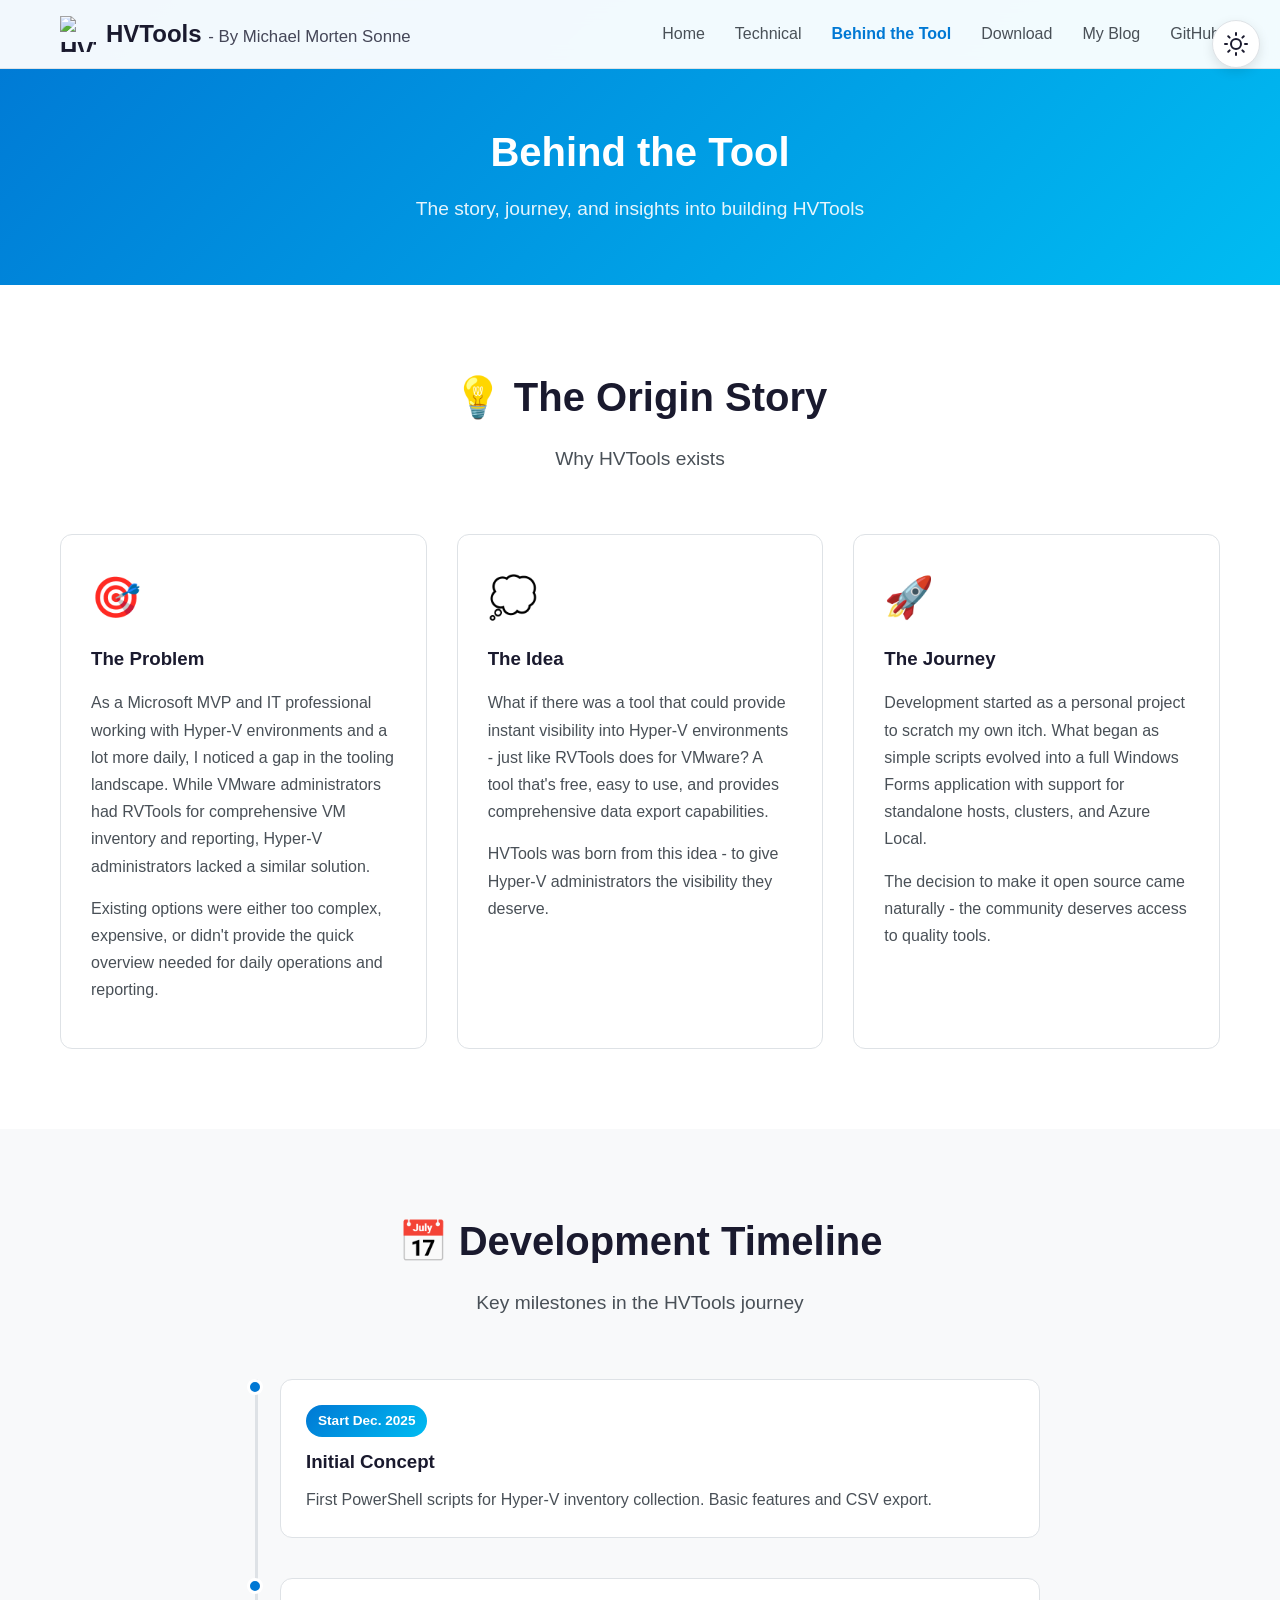
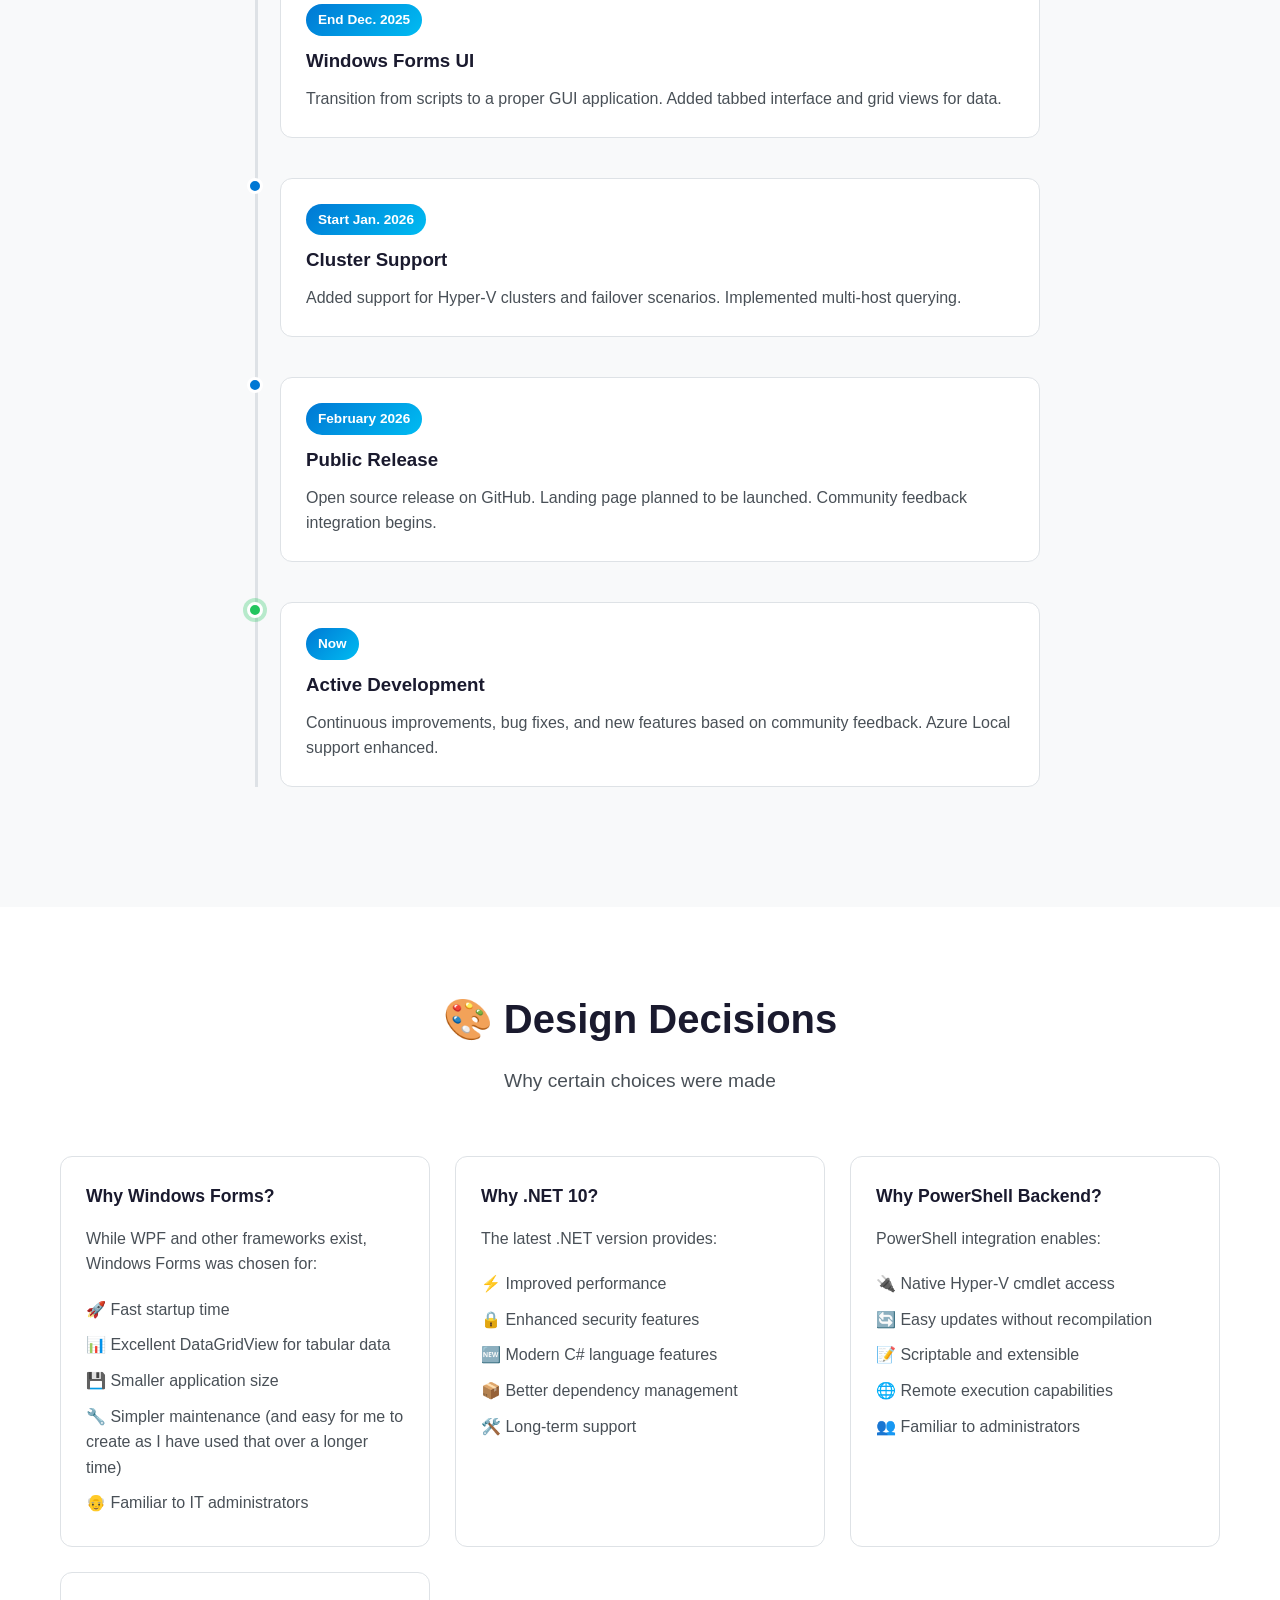
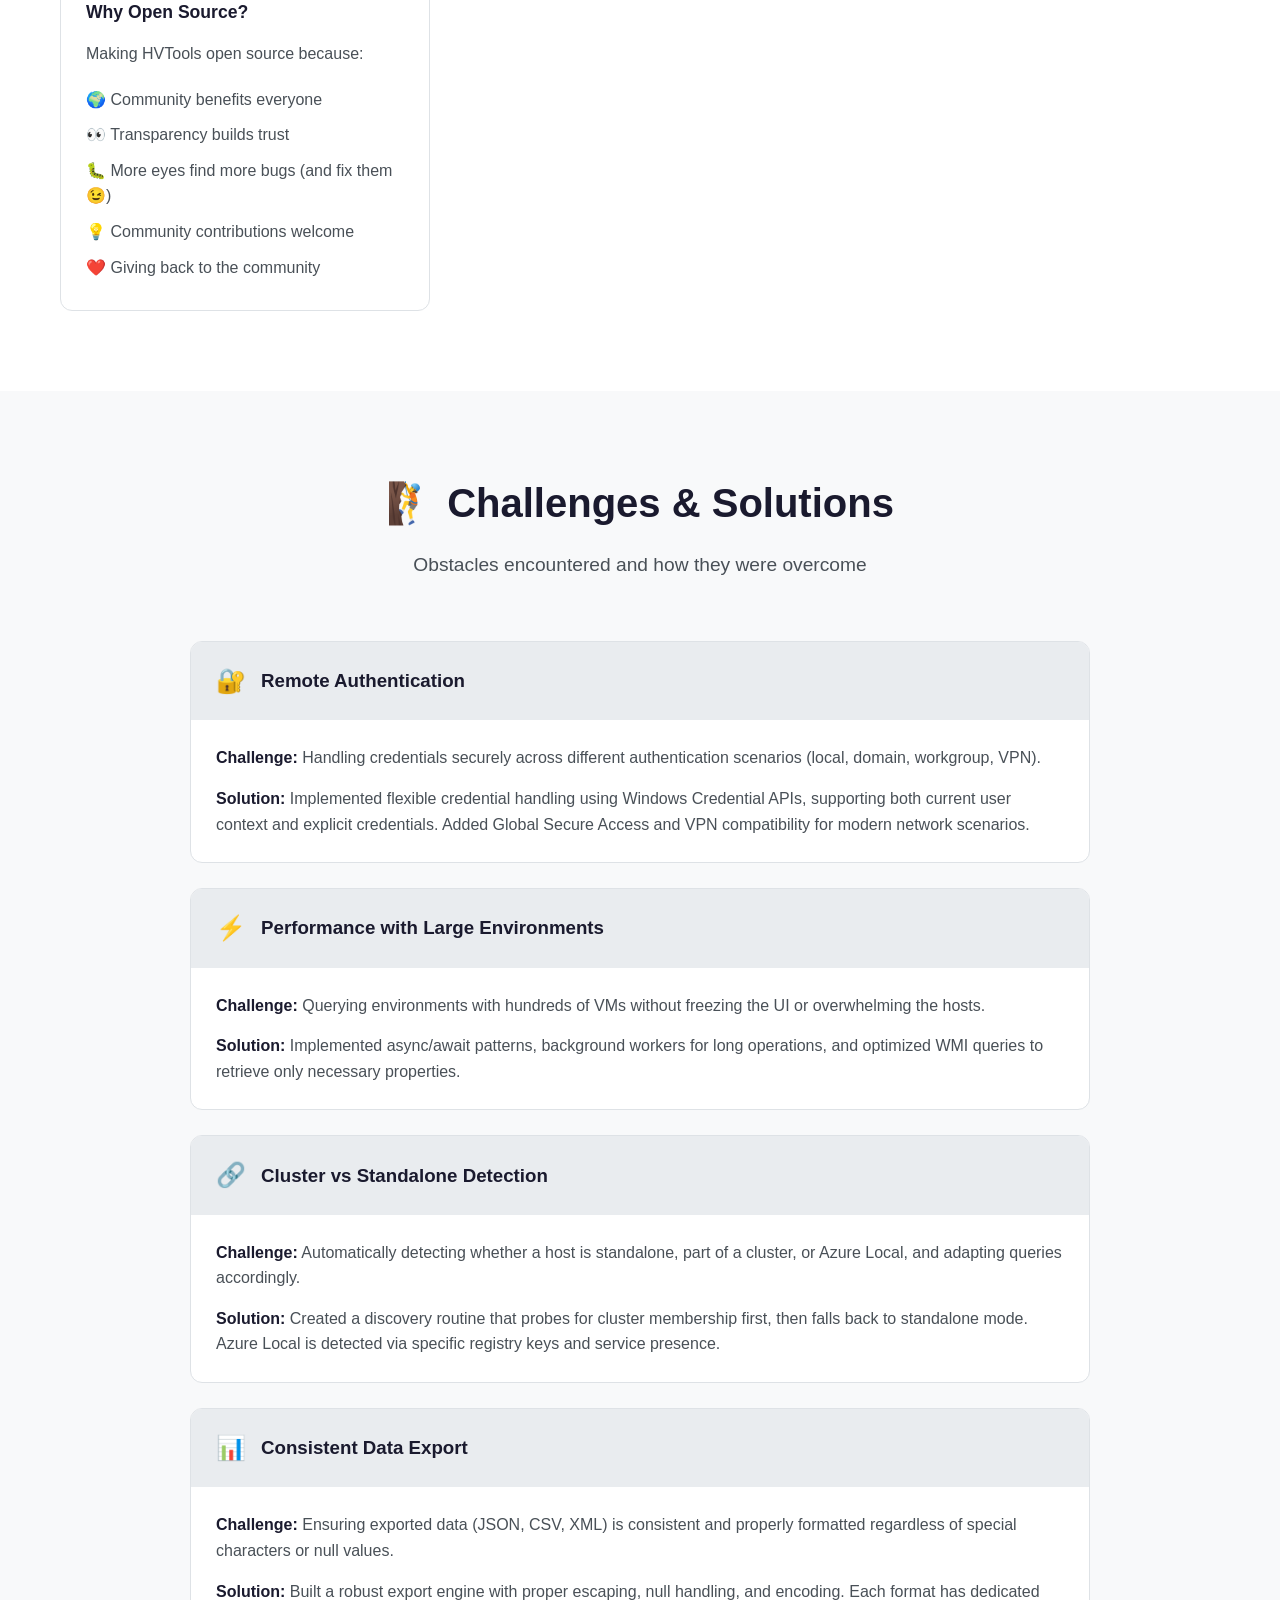
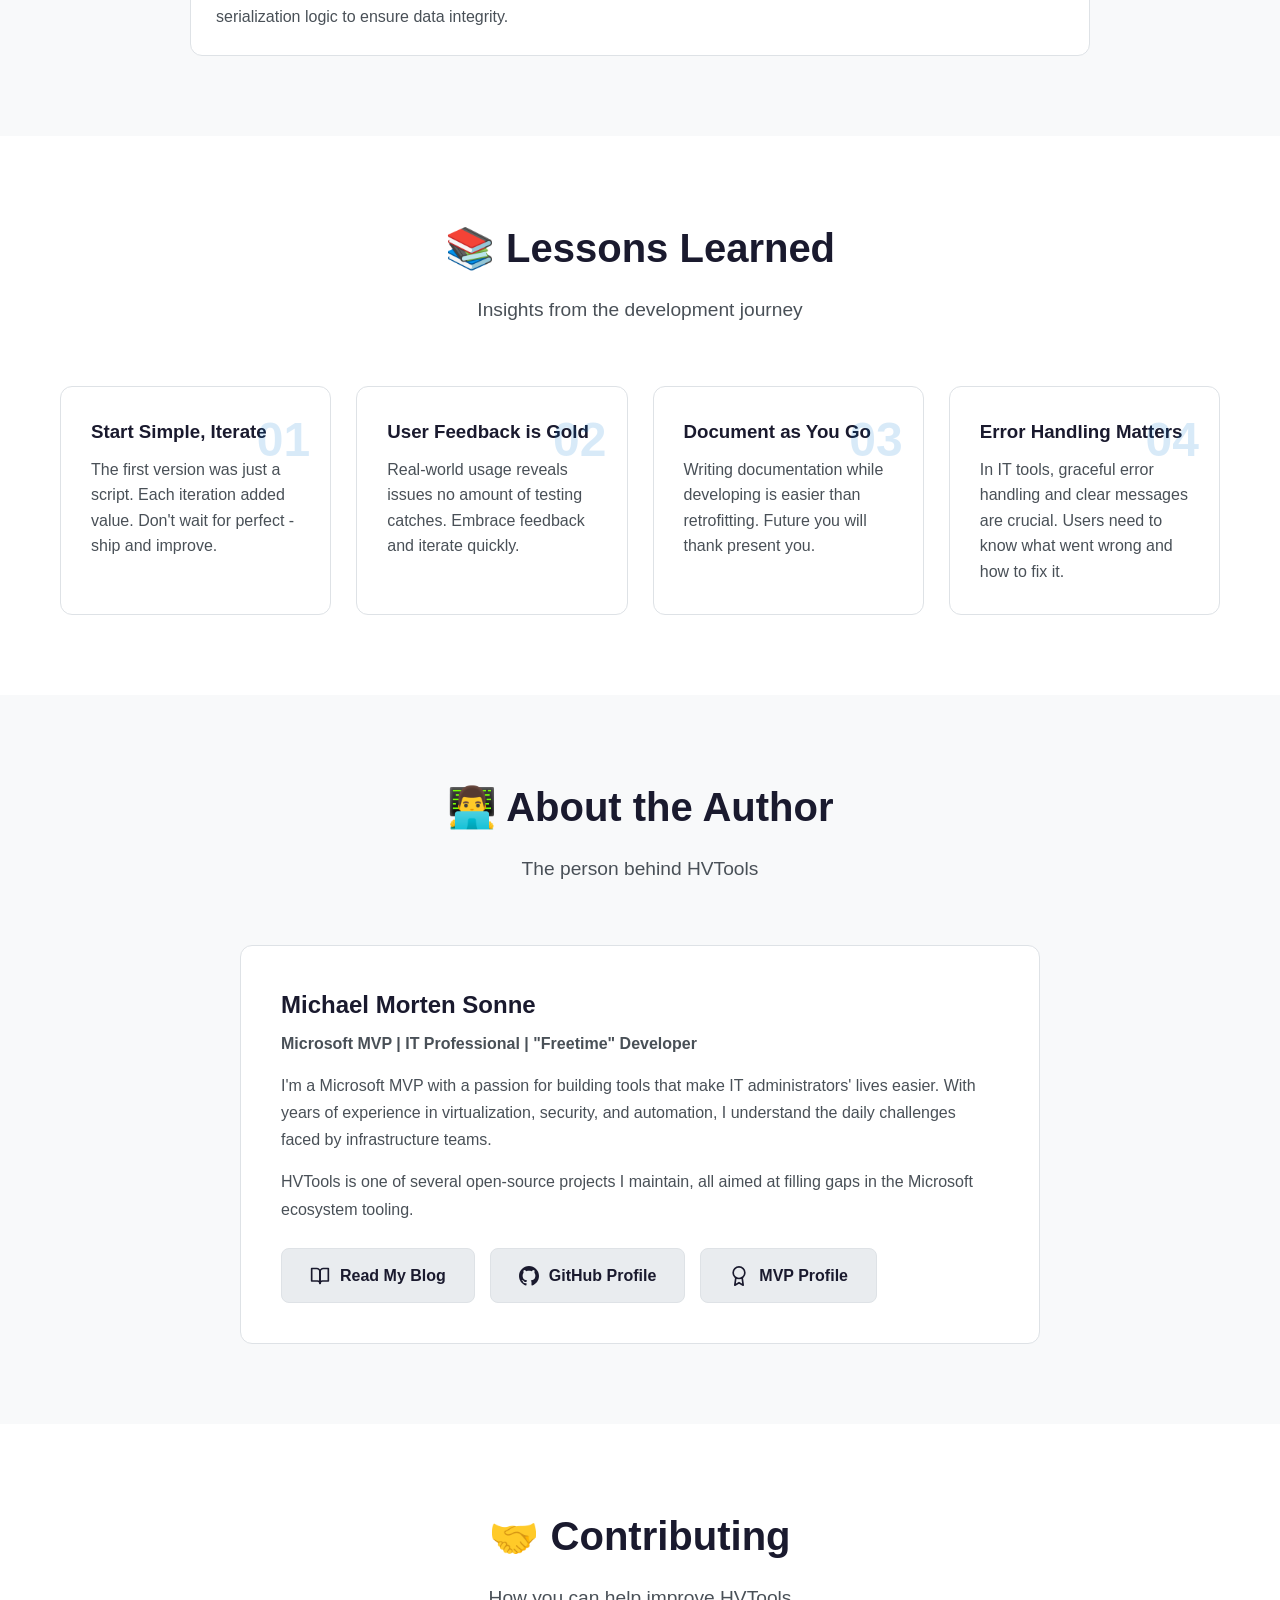
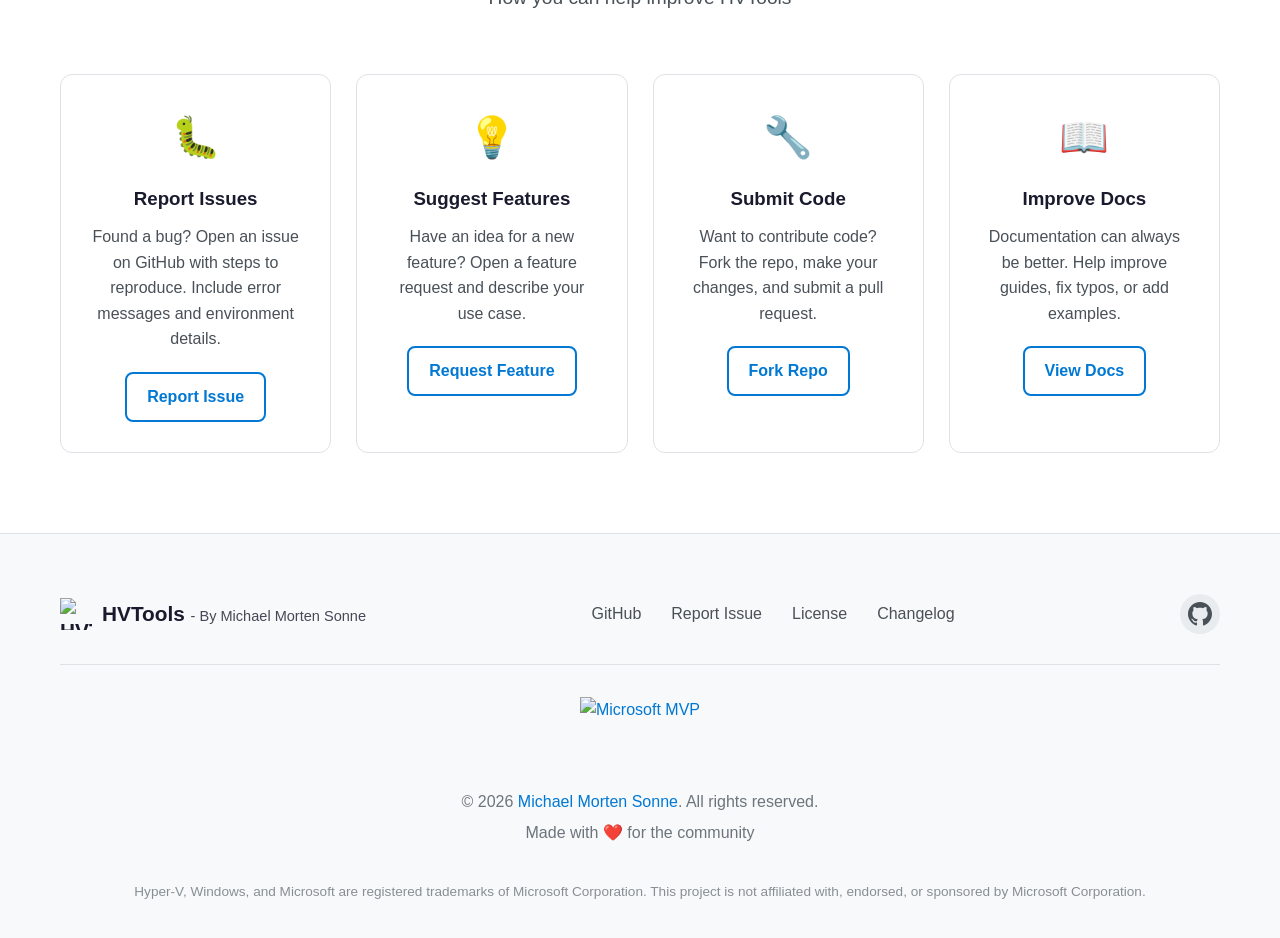
==== landingpage/behind-the-tool.html @ 759e4713 "Update text size" ====
<!DOCTYPE html>
<html lang="en">
<head>
    <meta charset="UTF-8">
    <meta name="viewport" content="width=device-width, initial-scale=1.0">
    <meta name="description" content="Behind the Tool - The story, development journey, and insights into building HVTools.">
    <meta name="keywords" content="Hyper-V, Development, Journey, Story, Open Source, HVTools">
    <meta name="author" content="Michael Morten Sonne">
    <meta name="theme-color" content="#0078d4">
    
    <!-- Open Graph -->
    <meta property="og:title" content="HVTools - Behind the Tool">
    <meta property="og:description" content="The story and development journey of HVTools.">
    <meta property="og:type" content="website">
    <meta property="og:url" content="https://hvtools.app/behind-the-tool">
    <meta property="og:image" content="assets/images/og-image.png">
    
    <title>Behind the Tool - HVTools</title>
    
    <link rel="icon" href="assets/images/favicon.ico" type="image/x-icon">
    <link rel="stylesheet" href="assets/css/style.css">
</head>
<body>
    <!-- Theme Toggle -->
    <button class="theme-toggle" id="themeToggle" aria-label="Toggle dark mode">
        <svg class="sun-icon" xmlns="http://www.w3.org/2000/svg" width="24" height="24" viewBox="0 0 24 24" fill="none" stroke="currentColor" stroke-width="2" stroke-linecap="round" stroke-linejoin="round">
            <circle cx="12" cy="12" r="5"></circle>
            <line x1="12" y1="1" x2="12" y2="3"></line>
            <line x1="12" y1="21" x2="12" y2="23"></line>
            <line x1="4.22" y1="4.22" x2="5.64" y2="5.64"></line>
            <line x1="18.36" y1="18.36" x2="19.78" y2="19.78"></line>
            <line x1="1" y1="12" x2="3" y2="12"></line>
            <line x1="21" y1="12" x2="23" y2="12"></line>
            <line x1="4.22" y1="19.78" x2="5.64" y2="18.36"></line>
            <line x1="18.36" y1="5.64" x2="19.78" y2="4.22"></line>
        </svg>
        <svg class="moon-icon" xmlns="http://www.w3.org/2000/svg" width="24" height="24" viewBox="0 0 24 24" fill="none" stroke="currentColor" stroke-width="2" stroke-linecap="round" stroke-linejoin="round">
            <path d="M21 12.79A9 9 0 1 1 11.21 3 7 7 0 0 0 21 12.79z"></path>
        </svg>
    </button>

    <!-- Navigation -->
    <nav class="navbar">
        <div class="nav-container">
            <a href="index.html" class="nav-logo">
                <img src="assets/images/logo.png" alt="HVTools Logo" class="logo-img">
                <span>HVTools <small class="brand-author">- By Michael Morten Sonne</small></span>
            </a>
            <ul class="nav-menu">
                <li><a href="index.html">Home</a></li>
                <li><a href="technical.html">Technical</a></li>
                <li><a href="behind-the-tool.html" class="active">Behind the Tool</a></li>
                <li><a href="index.html#download">Download</a></li>
                <li><a href="https://blog.sonnes.cloud" target="_blank" rel="noopener">My Blog</a></li>
                <li><a href="https://github.com/michaelmsonne/HVTools" target="_blank" rel="noopener">GitHub</a></li>
            </ul>
            <button class="nav-toggle" id="navToggle" aria-label="Toggle navigation">
                <span></span>
                <span></span>
                <span></span>
            </button>
        </div>
    </nav>

    <!-- Page Header -->
    <header class="page-header">
        <div class="container">
            <h1>Behind the Tool</h1>
            <p>The story, journey, and insights into building HVTools</p>
        </div>
    </header>

    <!-- Origin Story Section -->
    <section class="doc-section">
        <div class="container">
            <div class="section-header">
                <h2>💡 The Origin Story</h2>
                <p>Why HVTools exists</p>
            </div>
            <div class="story-content">
                <div class="story-card">
                    <div class="story-icon">🎯</div>
                    <h3>The Problem</h3>
                    <p>As a Microsoft MVP and IT professional working with Hyper-V environments and a lot more daily, I noticed a gap in the tooling landscape. While VMware administrators had RVTools for comprehensive VM inventory and reporting, Hyper-V administrators lacked a similar solution.</p>
                    <p>Existing options were either too complex, expensive, or didn't provide the quick overview needed for daily operations and reporting.</p>
                </div>
                <div class="story-card">
                    <div class="story-icon">💭</div>
                    <h3>The Idea</h3>
                    <p>What if there was a tool that could provide instant visibility into Hyper-V environments - just like RVTools does for VMware? A tool that's free, easy to use, and provides comprehensive data export capabilities.</p>
                    <p>HVTools was born from this idea - to give Hyper-V administrators the visibility they deserve.</p>
                </div>
                <div class="story-card">
                    <div class="story-icon">🚀</div>
                    <h3>The Journey</h3>
                    <p>Development started as a personal project to scratch my own itch. What began as simple scripts evolved into a full Windows Forms application with support for standalone hosts, clusters, and Azure Local.</p>
                    <p>The decision to make it open source came naturally - the community deserves access to quality tools.</p>
                </div>
            </div>
        </div>
    </section>

    <!-- Development Timeline -->
    <section class="doc-section alt-bg">
        <div class="container">
            <div class="section-header">
                <h2>📅 Development Timeline</h2>
                <p>Key milestones in the HVTools journey</p>
            </div>
            <div class="timeline">
                <div class="timeline-item">
                    <div class="timeline-marker"></div>
                    <div class="timeline-content">
                        <span class="timeline-date">Start Dec. 2025</span>
                        <h3>Initial Concept</h3>
                        <p>First PowerShell scripts for Hyper-V inventory collection. Basic features and CSV export.</p>
                    </div>
                </div>
                <div class="timeline-item">
                    <div class="timeline-marker"></div>
                    <div class="timeline-content">
                        <span class="timeline-date">End Dec. 2025</span>
                        <h3>Windows Forms UI</h3>
                        <p>Transition from scripts to a proper GUI application. Added tabbed interface and grid views for data.</p>
                    </div>
                </div>
                <div class="timeline-item">
                    <div class="timeline-marker"></div>
                    <div class="timeline-content">
                        <span class="timeline-date">Start Jan. 2026</span>
                        <h3>Cluster Support</h3>
                        <p>Added support for Hyper-V clusters and failover scenarios. Implemented multi-host querying.</p>
                    </div>
                </div>
                <div class="timeline-item">
                    <div class="timeline-marker"></div>
                    <div class="timeline-content">
                        <span class="timeline-date">February 2026</span>
                        <h3>Public Release</h3>
                        <p>Open source release on GitHub. Landing page planned to be launched. Community feedback integration begins.</p>
                    </div>
                </div>
                <div class="timeline-item">
                    <div class="timeline-marker active"></div>
                    <div class="timeline-content">
                        <span class="timeline-date">Now</span>
                        <h3>Active Development</h3>
                        <p>Continuous improvements, bug fixes, and new features based on community feedback. Azure Local support enhanced.</p>
                    </div>
                </div>
            </div>
        </div>
    </section>

    <!-- Design Decisions Section -->
    <section class="doc-section">
        <div class="container">
            <div class="section-header">
                <h2>🎨 Design Decisions</h2>
                <p>Why certain choices were made</p>
            </div>
            <div class="decisions-grid">
                <div class="decision-card">
                    <h3>Why Windows Forms?</h3>
                    <p>While WPF and other frameworks exist, Windows Forms was chosen for:</p>
                    <ul>
                        <li>🚀 Fast startup time</li>
                        <li>📊 Excellent DataGridView for tabular data</li>
                        <li>💾 Smaller application size</li>
                        <li>🔧 Simpler maintenance (and easy for me to create as I have used that over a longer time)</li>
                        <li>👴 Familiar to IT administrators</li>
                    </ul>
                </div>
                <div class="decision-card">
                    <h3>Why .NET 10?</h3>
                    <p>The latest .NET version provides:</p>
                    <ul>
                        <li>⚡ Improved performance</li>
                        <li>🔒 Enhanced security features</li>
                        <li>🆕 Modern C# language features</li>
                        <li>📦 Better dependency management</li>
                        <li>🛠️ Long-term support</li>
                    </ul>
                </div>
                <div class="decision-card">
                    <h3>Why PowerShell Backend?</h3>
                    <p>PowerShell integration enables:</p>
                    <ul>
                        <li>🔌 Native Hyper-V cmdlet access</li>
                        <li>🔄 Easy updates without recompilation</li>
                        <li>📝 Scriptable and extensible</li>
                        <li>🌐 Remote execution capabilities</li>
                        <li>👥 Familiar to administrators</li>
                    </ul>
                </div>
                <div class="decision-card">
                    <h3>Why Open Source?</h3>
                    <p>Making HVTools open source because:</p>
                    <ul>
                        <li>🌍 Community benefits everyone</li>
                        <li>👀 Transparency builds trust</li>
                        <li>🐛 More eyes find more bugs (and fix them 😉)</li>
                        <li>💡 Community contributions welcome</li>
                        <li>❤️ Giving back to the community</li>
                    </ul>
                </div>
            </div>
        </div>
    </section>

    <!-- Challenges Section -->
    <section class="doc-section alt-bg">
        <div class="container">
            <div class="section-header">
                <h2>🧗 Challenges & Solutions</h2>
                <p>Obstacles encountered and how they were overcome</p>
            </div>
            <div class="challenges-list">
                <div class="challenge-item">
                    <div class="challenge-header">
                        <span class="challenge-icon">🔐</span>
                        <h3>Remote Authentication</h3>
                    </div>
                    <div class="challenge-body">
                        <p><strong>Challenge:</strong> Handling credentials securely across different authentication scenarios (local, domain, workgroup, VPN).</p>
                        <p><strong>Solution:</strong> Implemented flexible credential handling using Windows Credential APIs, supporting both current user context and explicit credentials. Added Global Secure Access and VPN compatibility for modern network scenarios.</p>
                    </div>
                </div>
                <div class="challenge-item">
                    <div class="challenge-header">
                        <span class="challenge-icon">⚡</span>
                        <h3>Performance with Large Environments</h3>
                    </div>
                    <div class="challenge-body">
                        <p><strong>Challenge:</strong> Querying environments with hundreds of VMs without freezing the UI or overwhelming the hosts.</p>
                        <p><strong>Solution:</strong> Implemented async/await patterns, background workers for long operations, and optimized WMI queries to retrieve only necessary properties.</p>
                    </div>
                </div>
                <div class="challenge-item">
                    <div class="challenge-header">
                        <span class="challenge-icon">🔗</span>
                        <h3>Cluster vs Standalone Detection</h3>
                    </div>
                    <div class="challenge-body">
                        <p><strong>Challenge:</strong> Automatically detecting whether a host is standalone, part of a cluster, or Azure Local, and adapting queries accordingly.</p>
                        <p><strong>Solution:</strong> Created a discovery routine that probes for cluster membership first, then falls back to standalone mode. Azure Local is detected via specific registry keys and service presence.</p>
                    </div>
                </div>
                <div class="challenge-item">
                    <div class="challenge-header">
                        <span class="challenge-icon">📊</span>
                        <h3>Consistent Data Export</h3>
                    </div>
                    <div class="challenge-body">
                        <p><strong>Challenge:</strong> Ensuring exported data (JSON, CSV, XML) is consistent and properly formatted regardless of special characters or null values.</p>
                        <p><strong>Solution:</strong> Built a robust export engine with proper escaping, null handling, and encoding. Each format has dedicated serialization logic to ensure data integrity.</p>
                    </div>
                </div>
            </div>
        </div>
    </section>

    <!-- Lessons Learned Section -->
    <section class="doc-section">
        <div class="container">
            <div class="section-header">
                <h2>📚 Lessons Learned</h2>
                <p>Insights from the development journey</p>
            </div>
            <div class="lessons-grid">
                <div class="lesson-card">
                    <span class="lesson-number">01</span>
                    <h3>Start Simple, Iterate</h3>
                    <p>The first version was just a script. Each iteration added value. Don't wait for perfect - ship and improve.</p>
                </div>
                <div class="lesson-card">
                    <span class="lesson-number">02</span>
                    <h3>User Feedback is Gold</h3>
                    <p>Real-world usage reveals issues no amount of testing catches. Embrace feedback and iterate quickly.</p>
                </div>
                <div class="lesson-card">
                    <span class="lesson-number">03</span>
                    <h3>Document as You Go</h3>
                    <p>Writing documentation while developing is easier than retrofitting. Future you will thank present you.</p>
                </div>
                <div class="lesson-card">
                    <span class="lesson-number">04</span>
                    <h3>Error Handling Matters</h3>
                    <p>In IT tools, graceful error handling and clear messages are crucial. Users need to know what went wrong and how to fix it.</p>
                </div>
            </div>
        </div>
    </section>

    <!-- About the Author Section -->
    <section class="doc-section alt-bg">
        <div class="container">
            <div class="section-header">
                <h2>👨‍💻 About the Author</h2>
                <p>The person behind HVTools</p>
            </div>
            <div class="author-card">
                <div class="author-info">
                    <h3>Michael Morten Sonne</h3>
                    <p class="author-title">Microsoft MVP | IT Professional | "Freetime" Developer</p>
                    <p>I'm a Microsoft MVP with a passion for building tools that make IT administrators' lives easier. With years of experience in virtualization, security, and automation, I understand the daily challenges faced by infrastructure teams.</p>
                    <p>HVTools is one of several open-source projects I maintain, all aimed at filling gaps in the Microsoft ecosystem tooling.</p>
                    <div class="author-links">
                        <a href="https://blog.sonnes.cloud" target="_blank" rel="noopener" class="btn btn-secondary">
                            <svg xmlns="http://www.w3.org/2000/svg" width="20" height="20" viewBox="0 0 24 24" fill="none" stroke="currentColor" stroke-width="2" stroke-linecap="round" stroke-linejoin="round">
                                <path d="M2 3h6a4 4 0 0 1 4 4v14a3 3 0 0 0-3-3H2z"></path>
                                <path d="M22 3h-6a4 4 0 0 0-4 4v14a3 3 0 0 1 3-3h7z"></path>
                            </svg>
                            Read My Blog
                        </a>
                        <a href="https://github.com/michaelmsonne" target="_blank" rel="noopener" class="btn btn-secondary">
                            <svg xmlns="http://www.w3.org/2000/svg" width="20" height="20" viewBox="0 0 24 24" fill="currentColor">
                                <path d="M12 0c-6.626 0-12 5.373-12 12 0 5.302 3.438 9.8 8.207 11.387.599.111.793-.261.793-.577v-2.234c-3.338.726-4.033-1.416-4.033-1.416-.546-1.387-1.333-1.756-1.333-1.756-1.089-.745.083-.729.083-.729 1.205.084 1.839 1.237 1.839 1.237 1.07 1.834 2.807 1.304 3.492.997.107-.775.418-1.305.762-1.604-2.665-.305-5.467-1.334-5.467-5.931 0-1.311.469-2.381 1.236-3.221-.124-.303-.535-1.524.117-3.176 0 0 1.008-.322 3.301 1.23.957-.266 1.983-.399 3.003-.404 1.02.005 2.047.138 3.006.404 2.291-1.552 3.297-1.23 3.297-1.23.653 1.653.242 2.874.118 3.176.77.84 1.235 1.911 1.235 3.221 0 4.609-2.807 5.624-5.479 5.921.43.372.823 1.102.823 2.222v3.293c0 .319.192.694.801.576 4.765-1.589 8.199-6.086 8.199-11.386 0-6.627-5.373-12-12-12z"/>
                            </svg>
                            GitHub Profile
                        </a>
                        <a href="https://mvp.microsoft.com/en-US/mvp/profile/b6a5bd91-5ebd-4c84-8965-023a95273093?wt.mc_id=MVP_353010" target="_blank" rel="noopener" class="btn btn-secondary">
                            <svg xmlns="http://www.w3.org/2000/svg" width="20" height="20" viewBox="0 0 24 24" fill="none" stroke="currentColor" stroke-width="2" stroke-linecap="round" stroke-linejoin="round">
                                <circle cx="12" cy="8" r="7"></circle>
                                <polyline points="8.21 13.89 7 23 12 20 17 23 15.79 13.88"></polyline>
                            </svg>
                            MVP Profile
                        </a>
                    </div>
                </div>
            </div>
        </div>
    </section>

    <!-- Contributing Section -->
    <section class="doc-section">
        <div class="container">
            <div class="section-header">
                <h2>🤝 Contributing</h2>
                <p>How you can help improve HVTools</p>
            </div>
            <div class="contributing-content">
                <div class="contribute-card">
                    <div class="contribute-icon">🐛</div>
                    <h3>Report Issues</h3>
                    <p>Found a bug? Open an issue on GitHub with steps to reproduce. Include error messages and environment details.</p>
                    <a href="https://github.com/michaelmsonne/HVTools/issues/new" target="_blank" rel="noopener" class="btn btn-outline">Report Issue</a>
                </div>
                <div class="contribute-card">
                    <div class="contribute-icon">💡</div>
                    <h3>Suggest Features</h3>
                    <p>Have an idea for a new feature? Open a feature request and describe your use case.</p>
                    <a href="https://github.com/michaelmsonne/HVTools/issues/new" target="_blank" rel="noopener" class="btn btn-outline">Request Feature</a>
                </div>
                <div class="contribute-card">
                    <div class="contribute-icon">🔧</div>
                    <h3>Submit Code</h3>
                    <p>Want to contribute code? Fork the repo, make your changes, and submit a pull request.</p>
                    <a href="https://github.com/michaelmsonne/HVTools/fork" target="_blank" rel="noopener" class="btn btn-outline">Fork Repo</a>
                </div>
                <div class="contribute-card">
                    <div class="contribute-icon">📖</div>
                    <h3>Improve Docs</h3>
                    <p>Documentation can always be better. Help improve guides, fix typos, or add examples.</p>
                    <a href="https://github.com/michaelmsonne/HVTools" target="_blank" rel="noopener" class="btn btn-outline">View Docs</a>
                </div>
            </div>
        </div>
    </section>

    <!-- Footer -->
    <footer class="footer">
        <div class="container">
            <div class="footer-content">
                <div class="footer-brand">
                    <img src="assets/images/logo.png" alt="HVTools Logo" class="footer-logo">
                    <span>HVTools <small class="brand-author">- By Michael Morten Sonne</small></span>
                </div>
                <div class="footer-links">
                    <a href="https://github.com/michaelmsonne/HVTools" target="_blank" rel="noopener">GitHub</a>
                    <a href="https://github.com/michaelmsonne/HVTools/issues" target="_blank" rel="noopener">Report Issue</a>
                    <a href="https://github.com/michaelmsonne/HVTools/blob/main/LICENSE.md" target="_blank" rel="noopener">License</a>
                    <a href="https://github.com/michaelmsonne/HVTools/blob/main/CHANGELOG.md" target="_blank" rel="noopener">Changelog</a>
                </div>
                <div class="footer-social">
                    <a href="https://github.com/michaelmsonne" target="_blank" rel="noopener" aria-label="GitHub">
                        <svg xmlns="http://www.w3.org/2000/svg" width="24" height="24" viewBox="0 0 24 24" fill="currentColor">
                            <path d="M12 0c-6.626 0-12 5.373-12 12 0 5.302 3.438 9.8 8.207 11.387.599.111.793-.261.793-.577v-2.234c-3.338.726-4.033-1.416-4.033-1.416-.546-1.387-1.333-1.756-1.333-1.756-1.089-.745.083-.729.083-.729 1.205.084 1.839 1.237 1.839 1.237 1.07 1.834 2.807 1.304 3.492.997.107-.775.418-1.305.762-1.604-2.665-.305-5.467-1.334-5.467-5.931 0-1.311.469-2.381 1.236-3.221-.124-.303-.535-1.524.117-3.176 0 0 1.008-.322 3.301 1.23.957-.266 1.983-.399 3.003-.404 1.02.005 2.047.138 3.006.404 2.291-1.552 3.297-1.23 3.297-1.23.653 1.653.242 2.874.118 3.176.77.84 1.235 1.911 1.235 3.221 0 4.609-2.807 5.624-5.479 5.921.43.372.823 1.102.823 2.222v3.293c0 .319.192.694.801.576 4.765-1.589 8.199-6.086 8.199-11.386 0-6.627-5.373-12-12-12z"/>
                        </svg>
                    </a>
                </div>
            </div>
            <div class="footer-mvp">
                <a href="https://mvp.microsoft.com/en-US/mvp/profile/b6a5bd91-5ebd-4c84-8965-023a95273093?wt.mc_id=MVP_353010" target="_blank" rel="noopener">
                    <img src="assets/images/mvp-badge.png" alt="Microsoft MVP" width="300" height="121" style="max-width: 100%; height: auto;">
                </a>
            </div>
            <div class="footer-bottom">
                <p>&copy; 2026 <a href="https://github.com/michaelmsonne" target="_blank" rel="noopener">Michael Morten Sonne</a>. All rights reserved.</p>
                <p>Made with ❤️ for the community</p><br>
                <p class="trademark-notice">Hyper-V, Windows, and Microsoft are registered trademarks of Microsoft Corporation. This project is not affiliated with, endorsed, or sponsored by Microsoft Corporation.</p>
            </div>
        </div>
    </footer>

    <script src="assets/js/main.js"></script>
</body>
</html>
---- landingpage/assets/css/style.css ----
/* ===== CSS Variables for Light/Dark Theme ===== */
:root {
    /* Light Theme (Default) */
    --bg-primary: #ffffff;
    --bg-secondary: #f8f9fa;
    --bg-tertiary: #e9ecef;
    --text-primary: #1a1a2e;
    --text-secondary: #495057;
    --text-muted: #6c757d;
    --accent-primary: #0078d4;
    --accent-secondary: #00bcf2;
    --accent-gradient: linear-gradient(135deg, #0078d4 0%, #00bcf2 100%);
    --border-color: #dee2e6;
    --shadow-sm: 0 2px 4px rgba(0, 0, 0, 0.05);
    --shadow-md: 0 4px 12px rgba(0, 0, 0, 0.1);
    --shadow-lg: 0 8px 30px rgba(0, 0, 0, 0.12);
    --card-bg: #ffffff;
    --code-bg: #f4f4f4;
    --navbar-bg: rgba(255, 255, 255, 0.95);
    --coffee-color: #ffdd00;
    --coffee-text: #000000;
}

[data-theme="dark"] {
    /* Dark Theme */
    --bg-primary: #0d1117;
    --bg-secondary: #161b22;
    --bg-tertiary: #21262d;
    --text-primary: #f0f6fc;
    --text-secondary: #c9d1d9;
    --text-muted: #8b949e;
    --accent-primary: #58a6ff;
    --accent-secondary: #79c0ff;
    --accent-gradient: linear-gradient(135deg, #58a6ff 0%, #79c0ff 100%);
    --border-color: #30363d;
    --shadow-sm: 0 2px 4px rgba(0, 0, 0, 0.3);
    --shadow-md: 0 4px 12px rgba(0, 0, 0, 0.4);
    --shadow-lg: 0 8px 30px rgba(0, 0, 0, 0.5);
    --card-bg: #161b22;
    --code-bg: #21262d;
    --navbar-bg: rgba(13, 17, 23, 0.95);
    --coffee-color: #ffdd00;
    --coffee-text: #000000;
}

/* ===== Reset & Base Styles ===== */
*, *::before, *::after {
    margin: 0;
    padding: 0;
    box-sizing: border-box;
}

html {
    scroll-behavior: smooth;
}

body {
    font-family: 'Segoe UI', -apple-system, BlinkMacSystemFont, 'Roboto', 'Oxygen', 'Ubuntu', sans-serif;
    line-height: 1.6;
    color: var(--text-primary);
    background-color: var(--bg-primary);
    transition: background-color 0.3s ease, color 0.3s ease;
}

a {
    color: var(--accent-primary);
    text-decoration: none;
    transition: color 0.2s ease;
}

a:hover {
    color: var(--accent-secondary);
}

img {
    max-width: 100%;
    height: auto;
}

.container {
    max-width: 1200px;
    margin: 0 auto;
    padding: 0 20px;
}

/* ===== Theme Toggle Button ===== */
.theme-toggle {
    position: fixed;
    top: 20px;
    right: 20px;
    z-index: 1001;
    background: var(--card-bg);
    border: 1px solid var(--border-color);
    border-radius: 50%;
    width: 48px;
    height: 48px;
    cursor: pointer;
    display: flex;
    align-items: center;
    justify-content: center;
    box-shadow: var(--shadow-md);
    transition: all 0.3s ease;
}

.theme-toggle:hover {
    transform: scale(1.1);
    box-shadow: var(--shadow-lg);
}

.theme-toggle svg {
    width: 24px;
    height: 24px;
    color: var(--text-primary);
    transition: transform 0.3s ease;
}

.theme-toggle .sun-icon {
    display: block;
}

.theme-toggle .moon-icon {
    display: none;
}

[data-theme="dark"] .theme-toggle .sun-icon {
    display: none;
}

[data-theme="dark"] .theme-toggle .moon-icon {
    display: block;
}

/* ===== Navigation ===== */
.navbar {
    position: fixed;
    top: 0;
    left: 0;
    right: 0;
    z-index: 1000;
    background: var(--navbar-bg);
    backdrop-filter: blur(10px);
    border-bottom: 1px solid var(--border-color);
    padding: 15px 0;
    transition: all 0.3s ease;
}

.nav-container {
    max-width: 1200px;
    margin: 0 auto;
    padding: 0 20px;
    display: flex;
    justify-content: space-between;
    align-items: center;
}

.nav-logo {
    display: flex;
    align-items: center;
    gap: 10px;
    font-size: 1.5em;
    font-weight: 700;
    color: var(--text-primary);
}

.nav-logo:hover {
    color: var(--text-primary);
}

.logo-img {
    width: 36px;
    height: 36px;
}

.nav-menu {
    display: flex;
    list-style: none;
    gap: 30px;
}

.nav-menu a {
    color: var(--text-secondary);
    font-weight: 500;
    padding: 8px 0;
    position: relative;
}

.nav-menu a::after {
    content: '';
    position: absolute;
    bottom: 0;
    left: 0;
    width: 0;
    height: 2px;
    background: var(--accent-gradient);
    transition: width 0.3s ease;
}

.nav-menu a:hover {
    color: var(--accent-primary);
}

.nav-menu a:hover::after {
    width: 100%;
}

.nav-toggle {
    display: none;
    flex-direction: column;
    gap: 5px;
    background: none;
    border: none;
    cursor: pointer;
    padding: 5px;
}

.nav-toggle span {
    width: 25px;
    height: 3px;
    background: var(--text-primary);
    border-radius: 3px;
    transition: all 0.3s ease;
}

/* ===== Hero Section ===== */
.hero {
    min-height: 100vh;
    padding: 120px 20px 60px;
    display: grid;
    grid-template-columns: 1fr 1fr;
    gap: 60px;
    align-items: center;
    max-width: 1200px;
    margin: 0 auto;
}

.hero-badge {
    display: inline-block;
    background: var(--accent-gradient);
    color: white;
    padding: 8px 16px;
    border-radius: 50px;
    font-size: 0.9em;
    font-weight: 600;
    margin-bottom: 20px;
}

.hero h1 {
    font-size: 3.5em;
    font-weight: 700;
    line-height: 1.2;
    margin-bottom: 20px;
}

.gradient-text {
    background: var(--accent-gradient);
    -webkit-background-clip: text;
    -webkit-text-fill-color: transparent;
    background-clip: text;
}

.hero-description {
    font-size: 1.2em;
    color: var(--text-secondary);
    margin-bottom: 30px;
    max-width: 500px;
}

.hero-buttons {
    display: flex;
    gap: 15px;
    flex-wrap: wrap;
    margin-bottom: 40px;
}

.hero-stats {
    display: flex;
    gap: 40px;
}

.stat {
    display: flex;
    flex-direction: column;
}

.stat-value {
    font-size: 1.2em;
    font-weight: 700;
    color: var(--accent-primary);
}

.stat-label {
    font-size: 0.85em;
    color: var(--text-muted);
}

.hero-image {
    display: flex;
    justify-content: center;
    align-items: center;
}

.hero-image-wrapper {
    position: relative;
    border-radius: 12px;
    overflow: hidden;
    box-shadow: var(--shadow-lg);
    border: 1px solid var(--border-color);
    width: 100%;
    max-width: 600px;
}

.hero-image-wrapper img {
    display: block;
    width: 200%;
    max-width: none;
    border-radius: 12px;
    object-fit: cover;
    object-position: left center;
    cursor: pointer;
    transition: transform 0.3s ease;
}

.hero-image-wrapper img:hover {
    transform: scale(1.02);
}

/* ===== Buttons ===== */
.btn {
    display: inline-flex;
    align-items: center;
    gap: 10px;
    padding: 14px 28px;
    border-radius: 8px;
    font-weight: 600;
    font-size: 1em;
    cursor: pointer;
    transition: all 0.3s ease;
    border: none;
}

.btn-primary {
    background: var(--accent-gradient);
    color: white;
    box-shadow: 0 4px 15px rgba(0, 120, 212, 0.3);
}

.btn-primary:hover {
    transform: translateY(-2px);
    box-shadow: 0 6px 20px rgba(0, 120, 212, 0.4);
    color: white;
}

.btn-secondary {
    background: var(--bg-tertiary);
    color: var(--text-primary);
    border: 1px solid var(--border-color);
}

.btn-secondary:hover {
    background: var(--border-color);
    transform: translateY(-2px);
    color: var(--text-primary);
}

.btn-large {
    padding: 18px 36px;
    font-size: 1.1em;
}

.btn-coffee {
    background: var(--coffee-color);
    color: var(--coffee-text);
    font-weight: 700;
}

.btn-coffee:hover {
    background: #ffcc00;
    transform: translateY(-2px);
    color: var(--coffee-text);
}

/* ===== Section Styles ===== */
section {
    padding: 100px 0;
}

.section-header {
    text-align: center;
    margin-bottom: 60px;
}

.section-header h2 {
    font-size: 2.5em;
    font-weight: 700;
    margin-bottom: 15px;
    color: var(--text-primary);
}

.section-header p {
    font-size: 1.2em;
    color: var(--text-secondary);
    max-width: 600px;
    margin: 0 auto;
}

/* ===== Features Section ===== */
.features {
    background: var(--bg-secondary);
}

.features-grid {
    display: grid;
    grid-template-columns: repeat(3, 1fr);
    gap: 30px;
}

.feature-card {
    background: var(--card-bg);
    padding: 40px 30px;
    border-radius: 16px;
    text-align: center;
    border: 1px solid var(--border-color);
    transition: all 0.3s ease;
}

.feature-card:hover {
    transform: translateY(-5px);
    box-shadow: var(--shadow-lg);
}

.feature-icon {
    width: 70px;
    height: 70px;
    margin: 0 auto 20px;
    display: flex;
    align-items: center;
    justify-content: center;
    background: var(--accent-gradient);
    border-radius: 16px;
    color: white;
}

.feature-card h3 {
    font-size: 1.3em;
    margin-bottom: 15px;
    color: var(--text-primary);
}

.feature-card p {
    color: var(--text-secondary);
    line-height: 1.7;
}

/* ===== Data Insights Section ===== */
.data-insights {
    background: var(--bg-secondary);
    padding: 80px 20px;
}

.insights-grid {
    display: grid;
    grid-template-columns: repeat(3, 1fr);
    gap: 30px;
    margin-bottom: 50px;
}

.insight-card {
    background: var(--card-bg);
    padding: 30px;
    border-radius: 12px;
    border: 1px solid var(--border-color);
    text-align: center;
    transition: all 0.3s ease;
}

.insight-card:hover {
    transform: translateY(-5px);
    box-shadow: var(--shadow-lg);
    border-color: var(--accent-primary);
}

.insight-icon {
    width: 80px;
    height: 80px;
    margin: 0 auto 20px;
    background: linear-gradient(135deg, var(--accent-primary), var(--accent-secondary));
    border-radius: 16px;
    display: flex;
    align-items: center;
    justify-content: center;
}

.insight-icon svg {
    stroke: white;
}

.insight-card h3 {
    font-size: 1.3em;
    margin-bottom: 15px;
    color: var(--text-primary);
}

.insight-card p {
    color: var(--text-secondary);
    line-height: 1.7;
    font-size: 0.95em;
}

.export-info {
    background: linear-gradient(135deg, var(--accent-primary), var(--accent-secondary));
    border-radius: 16px;
    padding: 40px;
    color: white;
    box-shadow: var(--shadow-lg);
}

.export-content {
    display: flex;
    align-items: center;
    gap: 30px;
    max-width: 900px;
    margin: 0 auto;
}

.export-icon {
    flex-shrink: 0;
}

.export-icon svg {
    stroke: white;
    opacity: 0.9;
}

.export-text h3 {
    font-size: 1.8em;
    margin-bottom: 10px;
    color: white;
}

.export-text p {
    font-size: 1.1em;
    line-height: 1.7;
    opacity: 0.95;
}

/* ===== Screenshots Section ===== */
.screenshots {
    background: var(--bg-primary);
}

.screenshots-gallery {
    display: grid;
    grid-template-columns: repeat(3, 1fr);
    gap: 30px;
}

.screenshot-item {
    position: relative;
    border-radius: 12px;
    overflow: hidden;
    box-shadow: var(--shadow-md);
    border: 1px solid var(--border-color);
    transition: all 0.3s ease;
}

.screenshot-item:hover {
    transform: translateY(-5px);
    box-shadow: var(--shadow-lg);
}

.screenshot-item img {
    display: block;
    width: 100%;
    height: 200px;
    object-fit: cover;
}

.screenshot-caption {
    display: block;
    padding: 15px;
    background: var(--card-bg);
    text-align: center;
    font-weight: 500;
    color: var(--text-primary);
}

/* ===== Requirements Section ===== */
.requirements {
    background: var(--bg-secondary);
}

.requirements-grid {
    display: grid;
    grid-template-columns: repeat(3, 1fr);
    gap: 30px;
}

.requirement-card {
    background: var(--card-bg);
    padding: 40px 30px;
    border-radius: 16px;
    border: 1px solid var(--border-color);
}

.requirement-card h3 {
    font-size: 1.3em;
    margin-bottom: 20px;
    color: var(--accent-primary);
}

.requirement-card ul {
    list-style: none;
}

.requirement-card li {
    padding: 10px 0;
    color: var(--text-secondary);
    border-bottom: 1px solid var(--border-color);
    display: flex;
    align-items: center;
    gap: 10px;
}

.requirement-card li:last-child {
    border-bottom: none;
}

.requirement-card li::before {
    content: '✓';
    color: var(--accent-primary);
    font-weight: bold;
}

/* ===== Download Section ===== */
.download {
    background: var(--accent-gradient);
    text-align: center;
}

.download-content h2 {
    font-size: 2.5em;
    color: white;
    margin-bottom: 15px;
}

.download-content p {
    font-size: 1.2em;
    color: rgba(255, 255, 255, 0.9);
    margin-bottom: 30px;
}

.download-buttons {
    margin-bottom: 20px;
}

.download .btn-primary {
    background: white;
    color: var(--accent-primary);
    box-shadow: 0 4px 15px rgba(0, 0, 0, 0.2);
}

.download .btn-primary:hover {
    background: var(--bg-secondary);
    box-shadow: 0 6px 20px rgba(0, 0, 0, 0.3);
}

.download-note {
    display: flex;
    align-items: center;
    justify-content: center;
    gap: 8px;
    color: rgba(255, 255, 255, 0.9);
    font-size: 0.95em;
}

/* ===== Support Section ===== */
.support {
    background: var(--bg-primary);
    padding: 80px 0;
}

.support-content {
    display: flex;
    align-items: center;
    justify-content: space-between;
    gap: 40px;
    background: var(--card-bg);
    padding: 50px;
    border-radius: 20px;
    border: 1px solid var(--border-color);
    box-shadow: var(--shadow-md);
}

.support-text h2 {
    font-size: 2em;
    margin-bottom: 10px;
    color: var(--text-primary);
}

.support-text p {
    color: var(--text-secondary);
    max-width: 500px;
}

/* ===== Footer ===== */
.footer {
    background: var(--bg-secondary);
    padding: 60px 0 30px;
    border-top: 1px solid var(--border-color);
}

.footer-content {
    display: flex;
    justify-content: space-between;
    align-items: center;
    flex-wrap: wrap;
    gap: 30px;
    padding-bottom: 30px;
    border-bottom: 1px solid var(--border-color);
}

.footer-brand {
    display: flex;
    align-items: center;
    gap: 10px;
    font-size: 1.3em;
    font-weight: 700;
    color: var(--text-primary);
}

.footer-logo {
    width: 32px;
    height: 32px;
}

.footer-links {
    display: flex;
    gap: 30px;
}

.footer-links a {
    color: var(--text-secondary);
    font-weight: 500;
}

.footer-links a:hover {
    color: var(--accent-primary);
}

.footer-social {
    display: flex;
    gap: 15px;
}

.footer-social a {
    width: 40px;
    height: 40px;
    display: flex;
    align-items: center;
    justify-content: center;
    background: var(--bg-tertiary);
    border-radius: 50%;
    color: var(--text-secondary);
    transition: all 0.3s ease;
}

.footer-social a:hover {
    background: var(--accent-primary);
    color: white;
    transform: translateY(-3px);
}

.footer-mvp {
    text-align: center;
    padding: 2rem 0;
}

.footer-mvp a {
    display: inline-block;
    transition: transform 0.3s ease, opacity 0.3s ease;
}

.footer-mvp a:hover {
    transform: translateY(-2px);
    opacity: 0.9;
}

.footer-bottom {
    padding-top: 30px;
    text-align: center;
    color: var(--text-muted);
}

.footer-bottom p {
    margin: 5px 0;
}

.footer-bottom a {
    color: var(--accent-primary);
}

.trademark-notice {
    font-size: 0.85em;
    color: var(--text-muted);
    margin-top: 15px;
    opacity: 0.8;
}

/* ===== Image Modal ===== */
.image-modal {
    display: none;
    position: fixed;
    z-index: 9999;
    left: 0;
    top: 0;
    width: 100%;
    height: 100%;
    overflow: auto;
    background-color: rgba(0, 0, 0, 0.95);
    animation: fadeIn 0.3s ease;
}

.image-modal.active {
    display: block;
}

.modal-content {
    margin: auto;
    display: block;
    max-width: 90%;
    max-height: 85vh;
    animation: zoomIn 0.3s ease;
    border-radius: 8px;
    position: relative;
    top: 50%;
    transform: translateY(-50%);
}

.modal-close {
    position: absolute;
    top: 20px;
    right: 35px;
    color: #fff;
    font-size: 50px;
    font-weight: bold;
    cursor: pointer;
    transition: 0.3s;
    z-index: 10000;
}

.modal-close:hover,
.modal-close:focus {
    color: var(--accent-primary);
}

.modal-caption {
    margin: auto;
    display: block;
    width: 80%;
    max-width: 700px;
    text-align: center;
    color: #ccc;
    padding: 20px 0;
    font-size: 1.1em;
}

.clickable-image {
    cursor: pointer;
    transition: transform 0.3s ease, opacity 0.3s ease;
}

.clickable-image:hover {
    transform: scale(1.02);
    opacity: 0.9;
}

@keyframes fadeIn {
    from { opacity: 0; }
    to { opacity: 1; }
}

@keyframes zoomIn {
    from { transform: translateY(-50%) scale(0.8); }
    to { transform: translateY(-50%) scale(1); }
}

/* ===== Responsive Design ===== */
@media (max-width: 1024px) {
    .hero {
        grid-template-columns: 1fr;
        text-align: center;
        padding-top: 100px;
    }

    .hero-content {
        order: 1;
    }

    .hero-image {
        order: 2;
    }

    .hero-description {
        margin: 0 auto 30px;
    }

    .hero-buttons {
        justify-content: center;
    }

    .hero-stats {
        justify-content: center;
    }

    .features-grid,
    .screenshots-gallery,
    .requirements-grid {
        grid-template-columns: repeat(2, 1fr);
    }
}

@media (max-width: 768px) {
    .nav-menu {
        display: none;
        position: absolute;
        top: 100%;
        left: 0;
        right: 0;
        background: var(--navbar-bg);
        flex-direction: column;
        padding: 20px;
        gap: 0;
        border-bottom: 1px solid var(--border-color);
    }

    .nav-menu.active {
        display: flex;
    }

    .nav-menu li {
        border-bottom: 1px solid var(--border-color);
    }

    .nav-menu li:last-child {
        border-bottom: none;
    }

    .nav-menu a {
        display: block;
        padding: 15px 0;
    }

    .nav-toggle {
        display: flex;
    }

    .nav-toggle.active span:nth-child(1) {
        transform: rotate(45deg) translate(5px, 5px);
    }

    .nav-toggle.active span:nth-child(2) {
        opacity: 0;
    }

    .nav-toggle.active span:nth-child(3) {
        transform: rotate(-45deg) translate(7px, -6px);
    }

    .theme-toggle {
        right: 70px;
    }

    .hero h1 {
        font-size: 2.5em;
    }

    .features-grid,
    .insights-grid,
    .screenshots-gallery,
    .requirements-grid {
        grid-template-columns: 1fr;
    }

    .export-content {
        flex-direction: column;
        text-align: center;
    }

    .support-content {
        flex-direction: column;
        text-align: center;
        padding: 30px;
    }

    .footer-content {
        flex-direction: column;
        text-align: center;
    }

    .footer-links {
        flex-wrap: wrap;
        justify-content: center;
    }
}

@media (max-width: 480px) {
    .hero h1 {
        font-size: 2em;
    }

    .hero-stats {
        flex-direction: column;
        gap: 20px;
    }

    .btn {
        width: 100%;
        justify-content: center;
    }

    .section-header h2 {
        font-size: 2em;
    }
}

/* ===== Animations ===== */
@keyframes fadeInUp {
    from {
        opacity: 0;
        transform: translateY(30px);
    }
    to {
        opacity: 1;
        transform: translateY(0);
    }
}

.hero-content,
.feature-card,
.screenshot-item,
.requirement-card {
    animation: fadeInUp 0.6s ease forwards;
}

.feature-card:nth-child(2) { animation-delay: 0.1s; }
.feature-card:nth-child(3) { animation-delay: 0.2s; }
.feature-card:nth-child(4) { animation-delay: 0.3s; }
.feature-card:nth-child(5) { animation-delay: 0.4s; }
.feature-card:nth-child(6) { animation-delay: 0.5s; }

/* ===== Scrollbar Styling ===== */
::-webkit-scrollbar {
    width: 10px;
}

::-webkit-scrollbar-track {
    background: var(--bg-secondary);
}

::-webkit-scrollbar-thumb {
    background: var(--text-muted);
    border-radius: 5px;
}

::-webkit-scrollbar-thumb:hover {
    background: var(--text-secondary);
}

/* ===== Selection Styling ===== */
::selection {
    background: var(--accent-primary);
    color: white;
}

/* ===== Page Header for Subpages ===== */
.page-header {
    background: var(--accent-gradient);
    padding: 120px 0 60px;
    text-align: center;
    color: white;
}

.page-header h1 {
    font-size: 2.5em;
    margin-bottom: 10px;
}

.page-header p {
    font-size: 1.2em;
    opacity: 0.9;
}

/* ===== Documentation Sections ===== */
.doc-section {
    padding: 80px 0;
}

.doc-section.alt-bg {
    background: var(--bg-secondary);
}

.doc-content {
    display: grid;
    gap: 30px;
}

.doc-card {
    background: var(--card-bg);
    border-radius: 12px;
    padding: 30px;
    border: 1px solid var(--border-color);
    box-shadow: var(--shadow-sm);
}

.doc-card.full-width {
    grid-column: 1 / -1;
}

.doc-card h3 {
    color: var(--text-primary);
    margin-bottom: 15px;
    font-size: 1.3em;
}

.doc-card ul {
    list-style: none;
    padding: 0;
}

.doc-card ul li {
    padding: 8px 0;
    color: var(--text-secondary);
}

/* ===== Tech List ===== */
.tech-list li {
    display: flex;
    align-items: center;
    gap: 15px;
    padding: 12px 0;
    border-bottom: 1px solid var(--border-color);
}

.tech-list li:last-child {
    border-bottom: none;
}

.tech-badge {
    background: var(--accent-gradient);
    color: white;
    padding: 5px 12px;
    border-radius: 20px;
    font-size: 0.85em;
    font-weight: 600;
    min-width: 100px;
    text-align: center;
}

/* ===== Architecture Diagram ===== */
.architecture-diagram {
    display: flex;
    flex-direction: column;
    align-items: center;
    gap: 10px;
    padding: 30px;
}

.arch-layer {
    width: 100%;
    max-width: 400px;
}

.arch-box {
    padding: 20px;
    border-radius: 8px;
    text-align: center;
    font-weight: 600;
    color: white;
}

.arch-box.ui {
    background: linear-gradient(135deg, #667eea 0%, #764ba2 100%);
}

.arch-box.logic {
    background: linear-gradient(135deg, #f093fb 0%, #f5576c 100%);
}

.arch-box.data {
    background: linear-gradient(135deg, #4facfe 0%, #00f2fe 100%);
}

.arch-box.hyper {
    background: var(--accent-gradient);
}

.arch-arrow {
    font-size: 1.5em;
    color: var(--text-muted);
}

/* ===== Components Grid ===== */
.components-grid {
    display: grid;
    grid-template-columns: repeat(auto-fit, minmax(300px, 1fr));
    gap: 25px;
}

.component-card {
    background: var(--card-bg);
    border-radius: 12px;
    padding: 25px;
    border: 1px solid var(--border-color);
    transition: transform 0.3s ease, box-shadow 0.3s ease;
}

.component-card:hover {
    transform: translateY(-5px);
    box-shadow: var(--shadow-md);
}

.component-icon {
    font-size: 2em;
    margin-bottom: 15px;
}

.component-card h3 {
    color: var(--text-primary);
    margin-bottom: 10px;
}

.component-card p {
    color: var(--text-secondary);
    font-size: 0.95em;
    margin-bottom: 15px;
}

.component-card code {
    background: var(--code-bg);
    padding: 5px 10px;
    border-radius: 4px;
    font-size: 0.85em;
    color: var(--accent-primary);
}

/* ===== API Methods ===== */
.api-methods {
    display: flex;
    flex-direction: column;
    gap: 30px;
}

.api-method h4 {
    color: var(--accent-primary);
    margin-bottom: 10px;
}

.api-method p {
    color: var(--text-secondary);
    margin-bottom: 15px;
}

.code-block {
    background: var(--code-bg);
    border-radius: 8px;
    padding: 15px;
    overflow-x: auto;
}

.code-block pre {
    margin: 0;
    font-family: 'Consolas', 'Monaco', monospace;
    font-size: 0.9em;
    color: var(--text-primary);
    white-space: pre-wrap;
    word-wrap: break-word;
}

/* ===== Export Formats Grid ===== */
.export-formats-grid {
    display: grid;
    grid-template-columns: repeat(auto-fit, minmax(250px, 1fr));
    gap: 25px;
}

.format-card {
    background: var(--card-bg);
    border-radius: 12px;
    padding: 30px;
    text-align: center;
    border: 1px solid var(--border-color);
    transition: transform 0.3s ease;
}

.format-card:hover {
    transform: translateY(-5px);
}

.format-icon {
    font-size: 2.5em;
    margin-bottom: 15px;
    color: var(--accent-primary);
}

.format-card h3 {
    color: var(--text-primary);
    margin-bottom: 10px;
}

.format-card p {
    color: var(--text-secondary);
    font-size: 0.95em;
    margin-bottom: 15px;
}

.format-card ul {
    list-style: none;
    padding: 0;
    text-align: left;
}

.format-card ul li {
    padding: 5px 0;
    color: var(--text-muted);
    font-size: 0.9em;
}

/* ===== Story Cards ===== */
.story-content {
    display: grid;
    grid-template-columns: repeat(auto-fit, minmax(300px, 1fr));
    gap: 30px;
}

.story-card {
    background: var(--card-bg);
    border-radius: 12px;
    padding: 30px;
    border: 1px solid var(--border-color);
}

.story-icon {
    font-size: 2.5em;
    margin-bottom: 15px;
}

.story-card h3 {
    color: var(--text-primary);
    margin-bottom: 15px;
}

.story-card p {
    color: var(--text-secondary);
    margin-bottom: 15px;
    line-height: 1.7;
}

/* ===== Timeline ===== */
.timeline {
    position: relative;
    max-width: 800px;
    margin: 0 auto;
    padding-left: 40px;
}

.timeline::before {
    content: '';
    position: absolute;
    left: 15px;
    top: 0;
    bottom: 0;
    width: 3px;
    background: var(--border-color);
}

.timeline-item {
    position: relative;
    margin-bottom: 40px;
}

.timeline-marker {
    position: absolute;
    left: -33px;
    width: 16px;
    height: 16px;
    background: var(--accent-primary);
    border-radius: 50%;
    border: 3px solid var(--bg-primary);
}

.timeline-marker.active {
    background: #22c55e;
    box-shadow: 0 0 0 4px rgba(34, 197, 94, 0.3);
}

.timeline-content {
    background: var(--card-bg);
    border-radius: 12px;
    padding: 25px;
    border: 1px solid var(--border-color);
}

.timeline-date {
    display: inline-block;
    background: var(--accent-gradient);
    color: white;
    padding: 5px 12px;
    border-radius: 20px;
    font-size: 0.85em;
    font-weight: 600;
    margin-bottom: 10px;
}

.timeline-content h3 {
    color: var(--text-primary);
    margin-bottom: 10px;
}

.timeline-content p {
    color: var(--text-secondary);
}

/* ===== Decisions Grid ===== */
.decisions-grid {
    display: grid;
    grid-template-columns: repeat(auto-fit, minmax(280px, 1fr));
    gap: 25px;
}

.decision-card {
    background: var(--card-bg);
    border-radius: 12px;
    padding: 25px;
    border: 1px solid var(--border-color);
}

.decision-card h3 {
    color: var(--text-primary);
    margin-bottom: 15px;
    font-size: 1.1em;
}

.decision-card p {
    color: var(--text-secondary);
    margin-bottom: 15px;
}

.decision-card ul {
    list-style: none;
    padding: 0;
}

.decision-card ul li {
    padding: 5px 0;
    color: var(--text-secondary);
}

/* ===== Challenges List ===== */
.challenges-list {
    display: flex;
    flex-direction: column;
    gap: 25px;
    max-width: 900px;
    margin: 0 auto;
}

.challenge-item {
    background: var(--card-bg);
    border-radius: 12px;
    overflow: hidden;
    border: 1px solid var(--border-color);
}

.challenge-header {
    display: flex;
    align-items: center;
    gap: 15px;
    padding: 20px 25px;
    background: var(--bg-tertiary);
}

.challenge-icon {
    font-size: 1.5em;
}

.challenge-header h3 {
    color: var(--text-primary);
    margin: 0;
}

.challenge-body {
    padding: 25px;
}

.challenge-body p {
    color: var(--text-secondary);
    margin-bottom: 15px;
}

.challenge-body p:last-child {
    margin-bottom: 0;
}

.challenge-body strong {
    color: var(--text-primary);
}

/* ===== Lessons Grid ===== */
.lessons-grid {
    display: grid;
    grid-template-columns: repeat(auto-fit, minmax(250px, 1fr));
    gap: 25px;
}

.lesson-card {
    background: var(--card-bg);
    border-radius: 12px;
    padding: 30px;
    border: 1px solid var(--border-color);
    position: relative;
}

.lesson-number {
    position: absolute;
    top: 15px;
    right: 20px;
    font-size: 3em;
    font-weight: 700;
    color: var(--accent-primary);
    opacity: 0.15;
}

.lesson-card h3 {
    color: var(--text-primary);
    margin-bottom: 10px;
}

.lesson-card p {
    color: var(--text-secondary);
}

/* ===== Author Card ===== */
.author-card {
    background: var(--card-bg);
    border-radius: 12px;
    padding: 40px;
    border: 1px solid var(--border-color);
    max-width: 800px;
    margin: 0 auto;
}

.author-info h3 {
    color: var(--text-primary);
    font-size: 1.5em;
    margin-bottom: 5px;
}

.author-title {
    color: var(--accent-primary);
    font-weight: 600;
    margin-bottom: 20px;
}

.author-info p {
    color: var(--text-secondary);
    line-height: 1.7;
    margin-bottom: 15px;
}

.author-links {
    display: flex;
    flex-wrap: wrap;
    gap: 15px;
    margin-top: 25px;
}

/* ===== Contributing Grid ===== */
.contributing-content {
    display: grid;
    grid-template-columns: repeat(auto-fit, minmax(250px, 1fr));
    gap: 25px;
}

.contribute-card {
    background: var(--card-bg);
    border-radius: 12px;
    padding: 30px;
    text-align: center;
    border: 1px solid var(--border-color);
}

.contribute-icon {
    font-size: 2.5em;
    margin-bottom: 15px;
}

.contribute-card h3 {
    color: var(--text-primary);
    margin-bottom: 10px;
}

.contribute-card p {
    color: var(--text-secondary);
    margin-bottom: 20px;
}

.btn-outline {
    display: inline-block;
    padding: 10px 20px;
    border: 2px solid var(--accent-primary);
    color: var(--accent-primary);
    border-radius: 8px;
    text-decoration: none;
    font-weight: 600;
    transition: all 0.3s ease;
}

.btn-outline:hover {
    background: var(--accent-primary);
    color: white;
}

/* ===== Active Nav Link ===== */
.nav-menu a.active {
    color: var(--accent-primary);
    font-weight: 600;
}

/* ===== Responsive for Subpages ===== */
@media (max-width: 768px) {
    .page-header {
        padding: 100px 0 40px;
    }
    
    .page-header h1 {
        font-size: 2em;
    }
    
    .timeline {
        padding-left: 30px;
    }
    
    .timeline::before {
        left: 10px;
    }
    
    .timeline-marker {
        left: -27px;
        width: 14px;
        height: 14px;
    }
    
    .author-links {
        flex-direction: column;
    }
    
    .author-links .btn {
        width: 100%;
        justify-content: center;
    }
}

/* ===== Brand Author Small Text ===== */
.brand-author {
    font-size: 0.7em;
    font-weight: 400;
    opacity: 0.8;
}
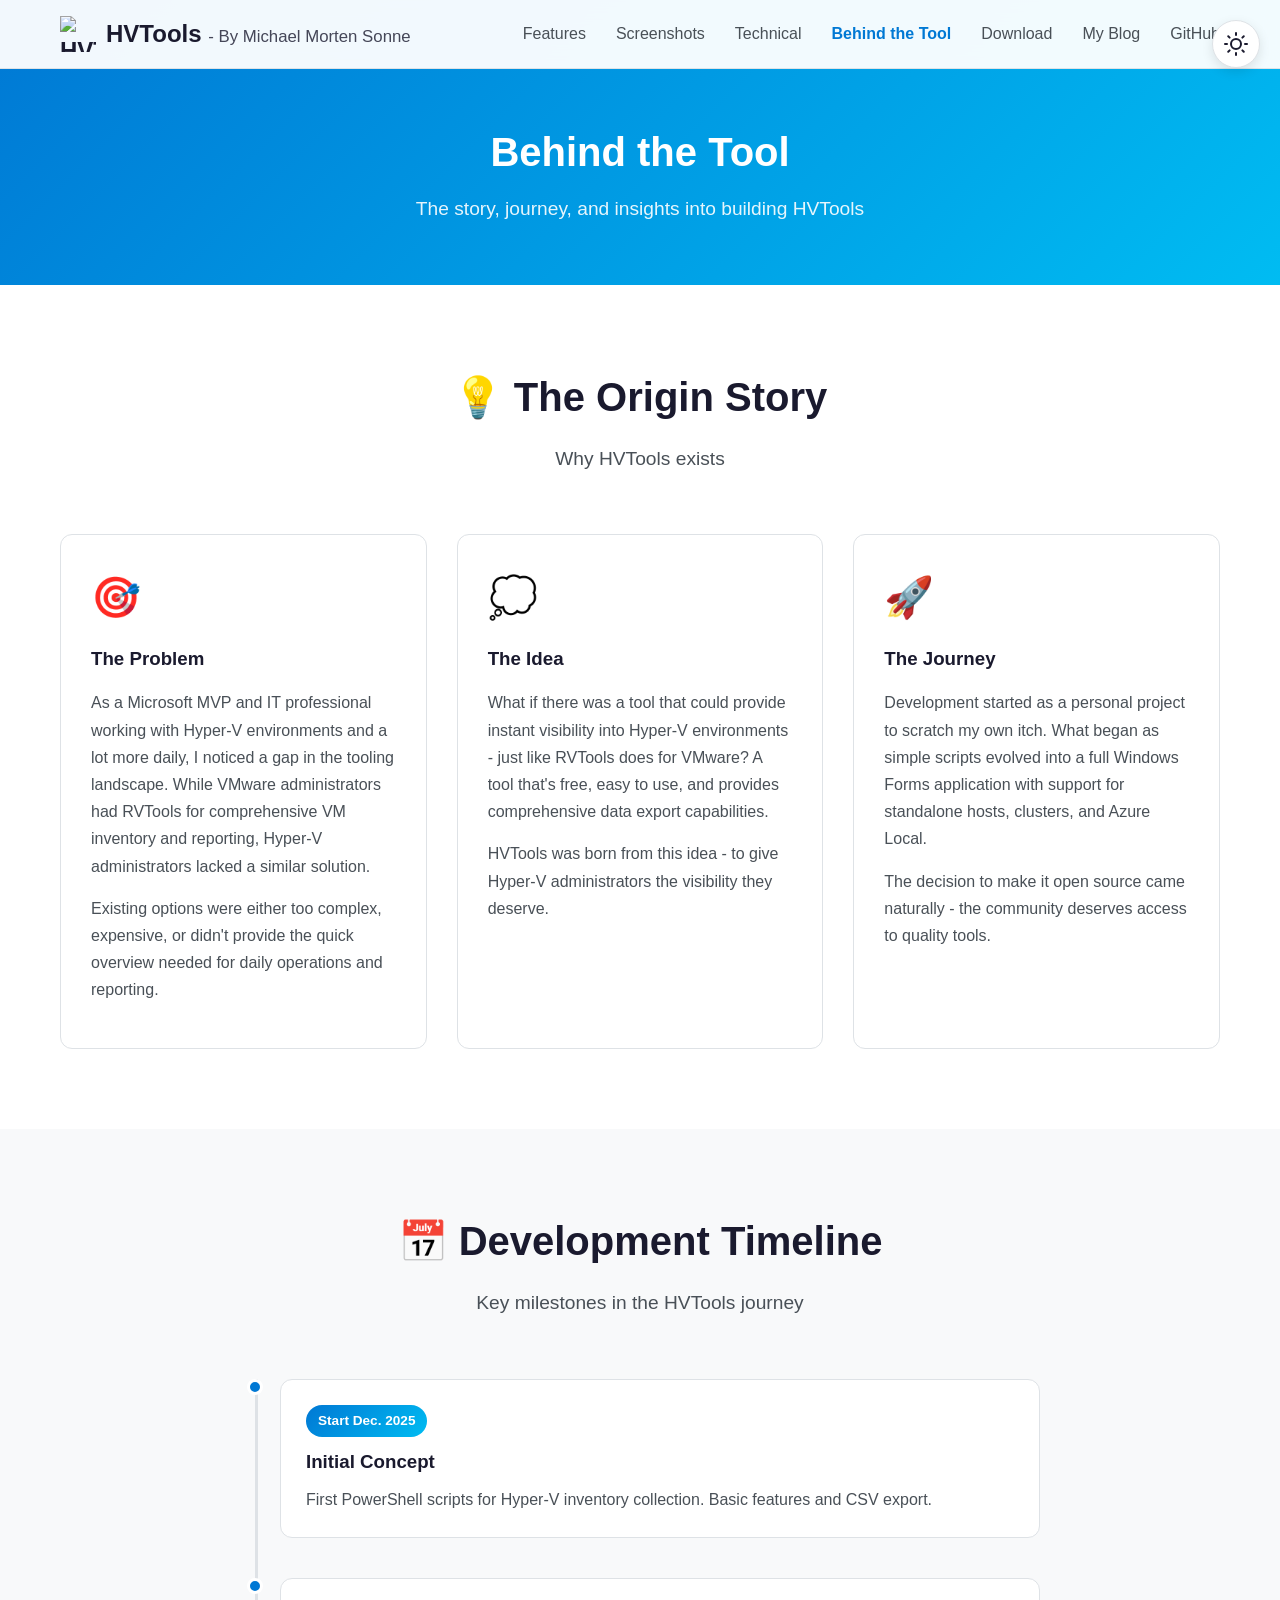
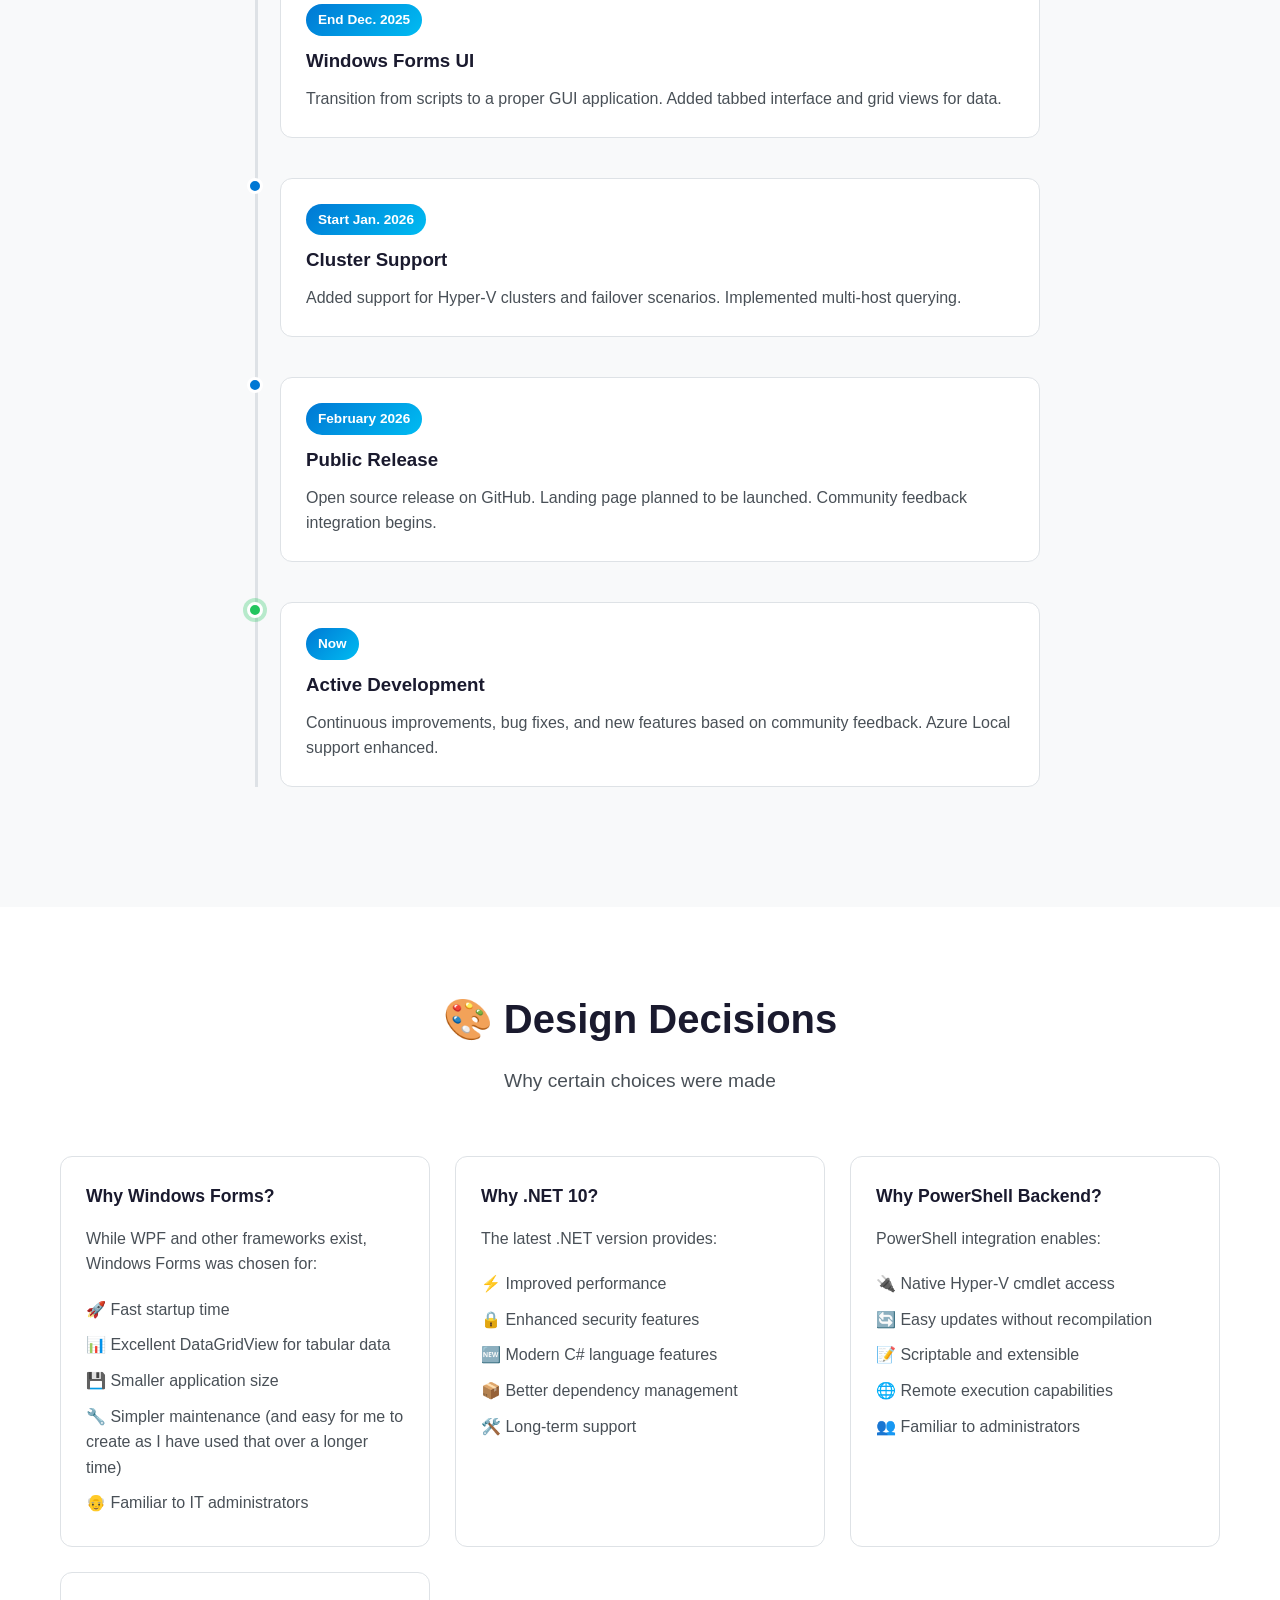
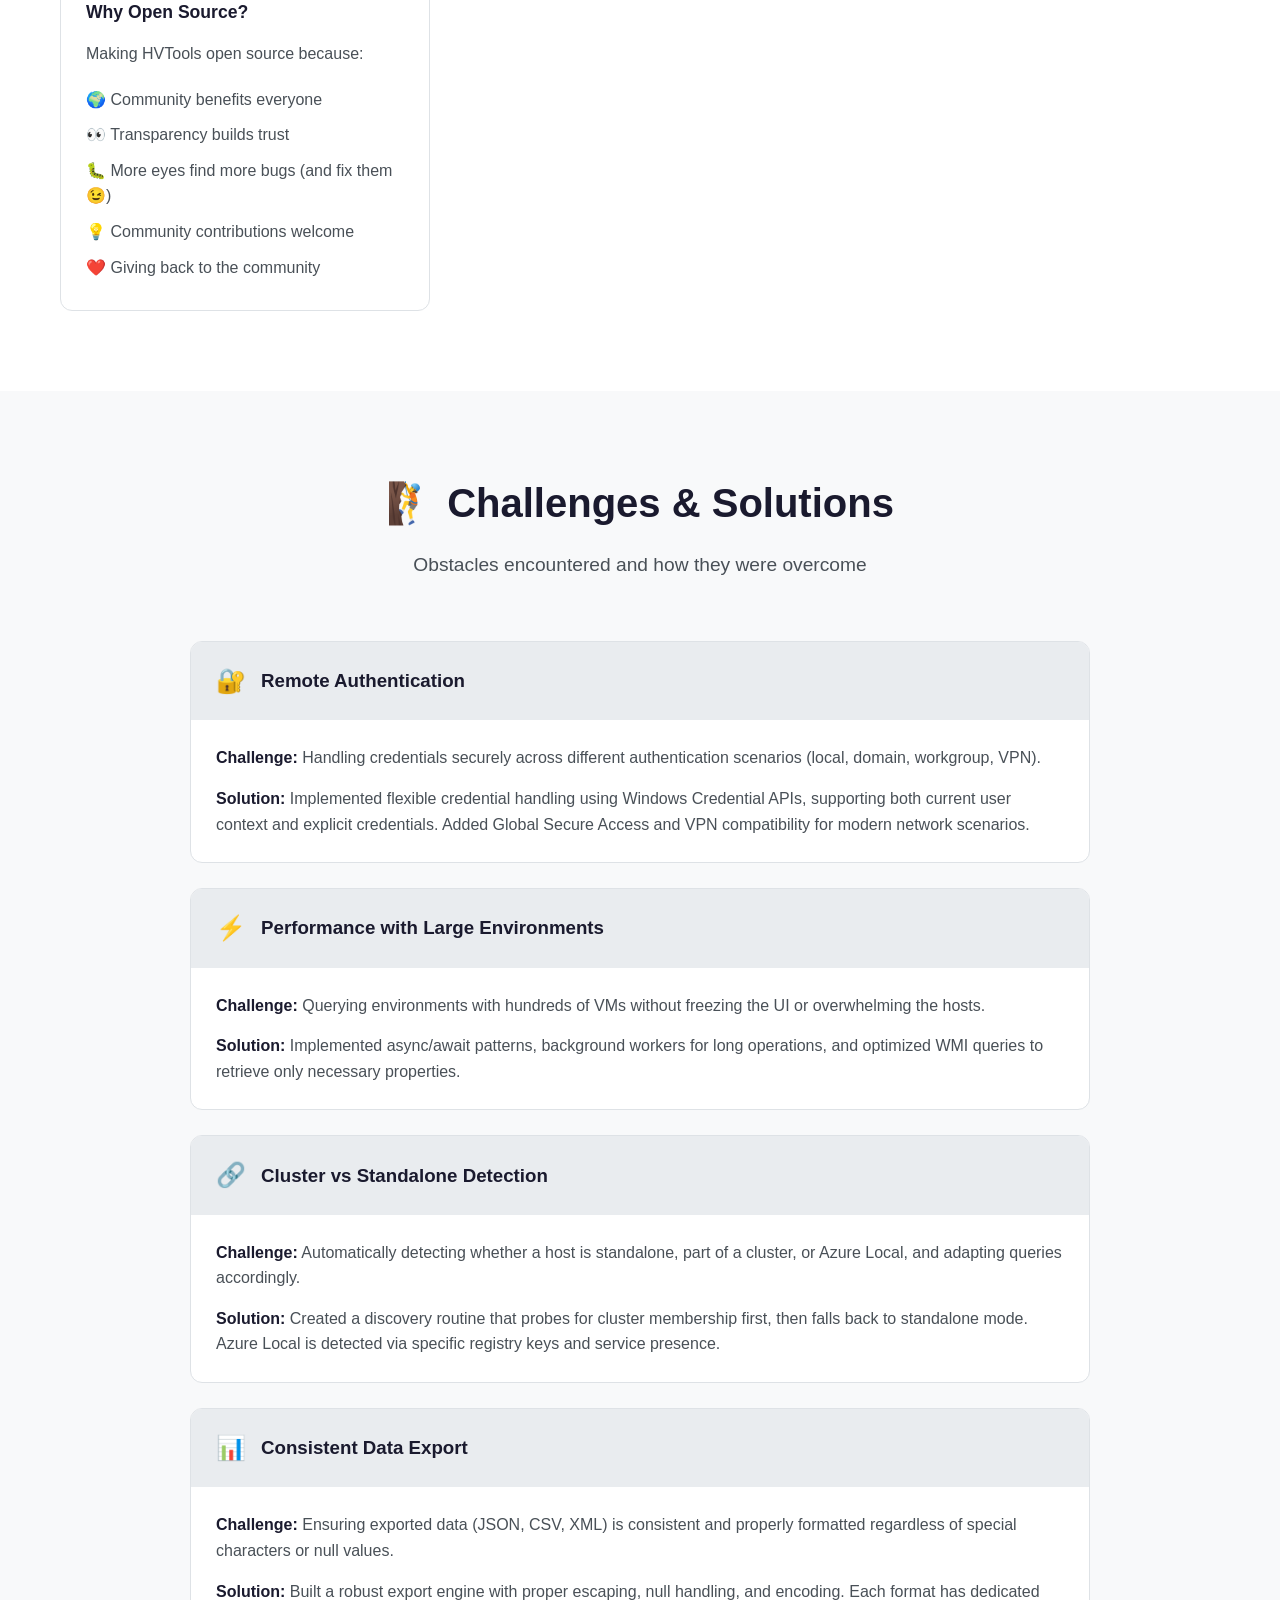
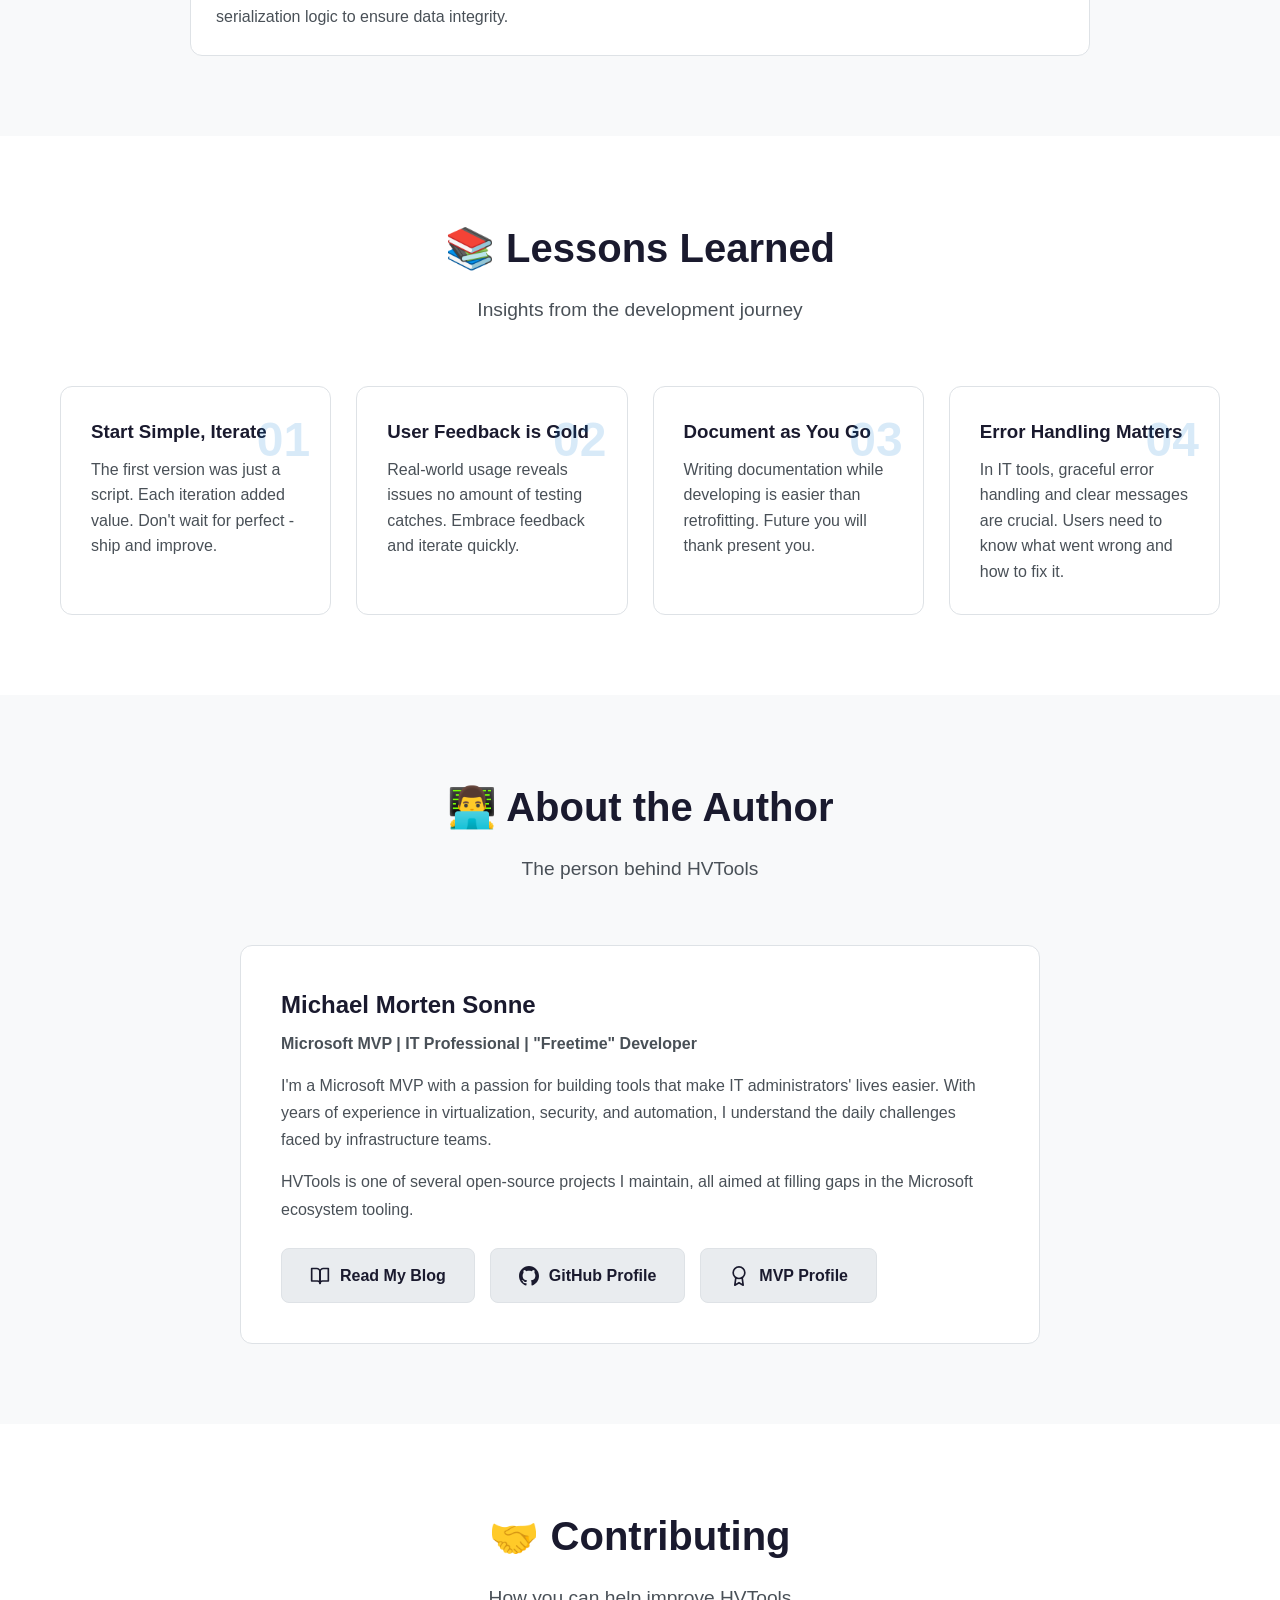
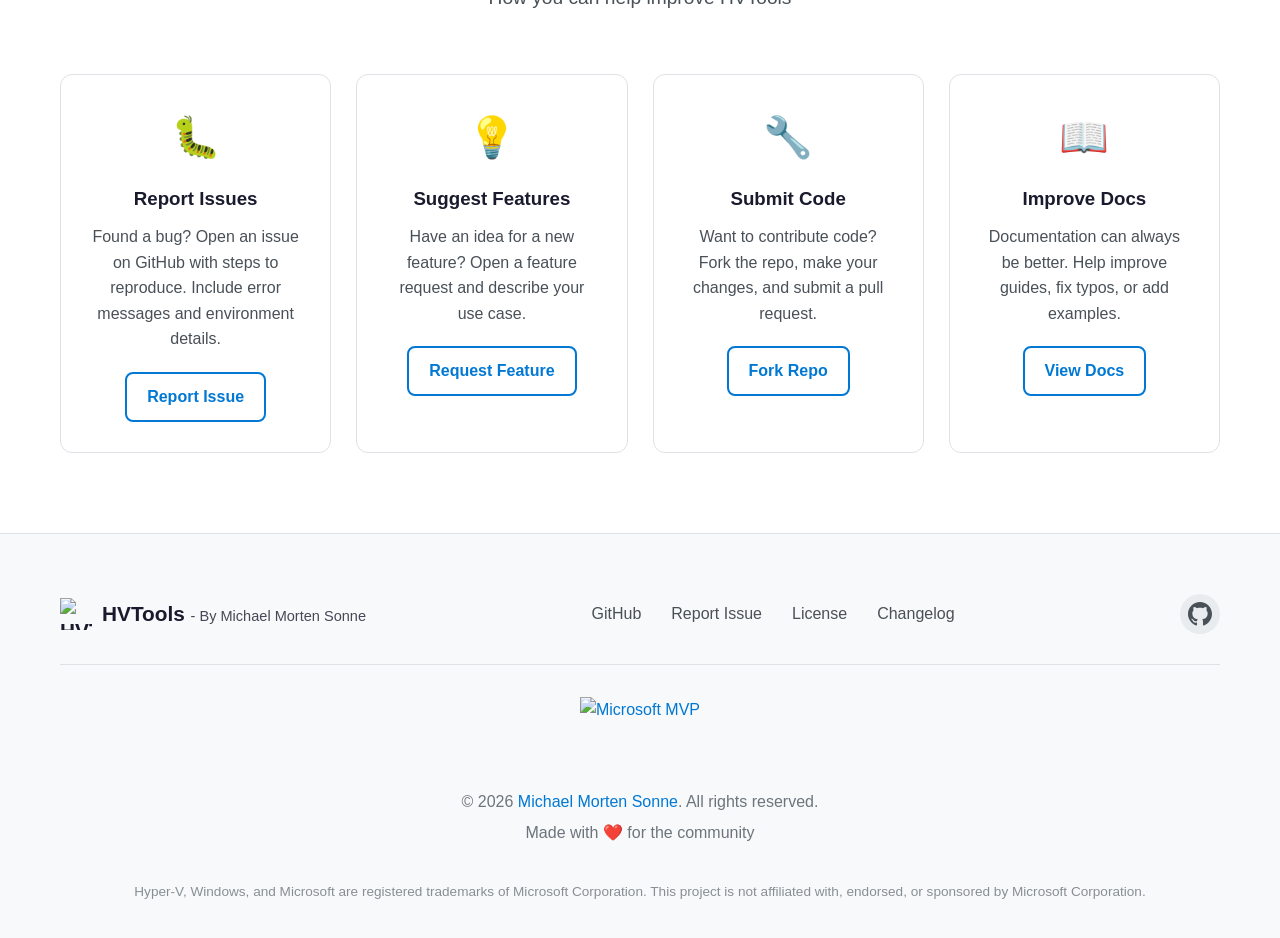
==== commit 8633d1e5: "Add Buy Me a Coffee widget for support on landing pages" ====
--- a/landingpage/behind-the-tool.html
+++ b/landingpage/behind-the-tool.html
@@ -47,7 +47,8 @@
                 <span>HVTools <small class="brand-author">- By Michael Morten Sonne</small></span>
             </a>
             <ul class="nav-menu">
-                <li><a href="index.html">Home</a></li>
+                <li><a href="index.html#features">Features</a></li>
+                <li><a href="index.html#screenshots">Screenshots</a></li>
                 <li><a href="technical.html">Technical</a></li>
                 <li><a href="behind-the-tool.html" class="active">Behind the Tool</a></li>
                 <li><a href="index.html#download">Download</a></li>
@@ -404,5 +405,6 @@
     </footer>
 
     <script src="assets/js/main.js"></script>
+    <script data-name="BMC-Widget" data-cfasync="false" src="https://cdnjs.buymeacoffee.com/1.0.0/widget.prod.min.js" data-id="sonnes" data-description="Support me on Buy me a coffee!" data-message="Your support helps keep my tools and development going strong! Every contribution, no matter the size, fuels new features, bug fixes, and improvements ❤️" data-color="#5F7FFF" data-position="Right" data-x_margin="18" data-y_margin="18"></script>
 </body>
 </html>
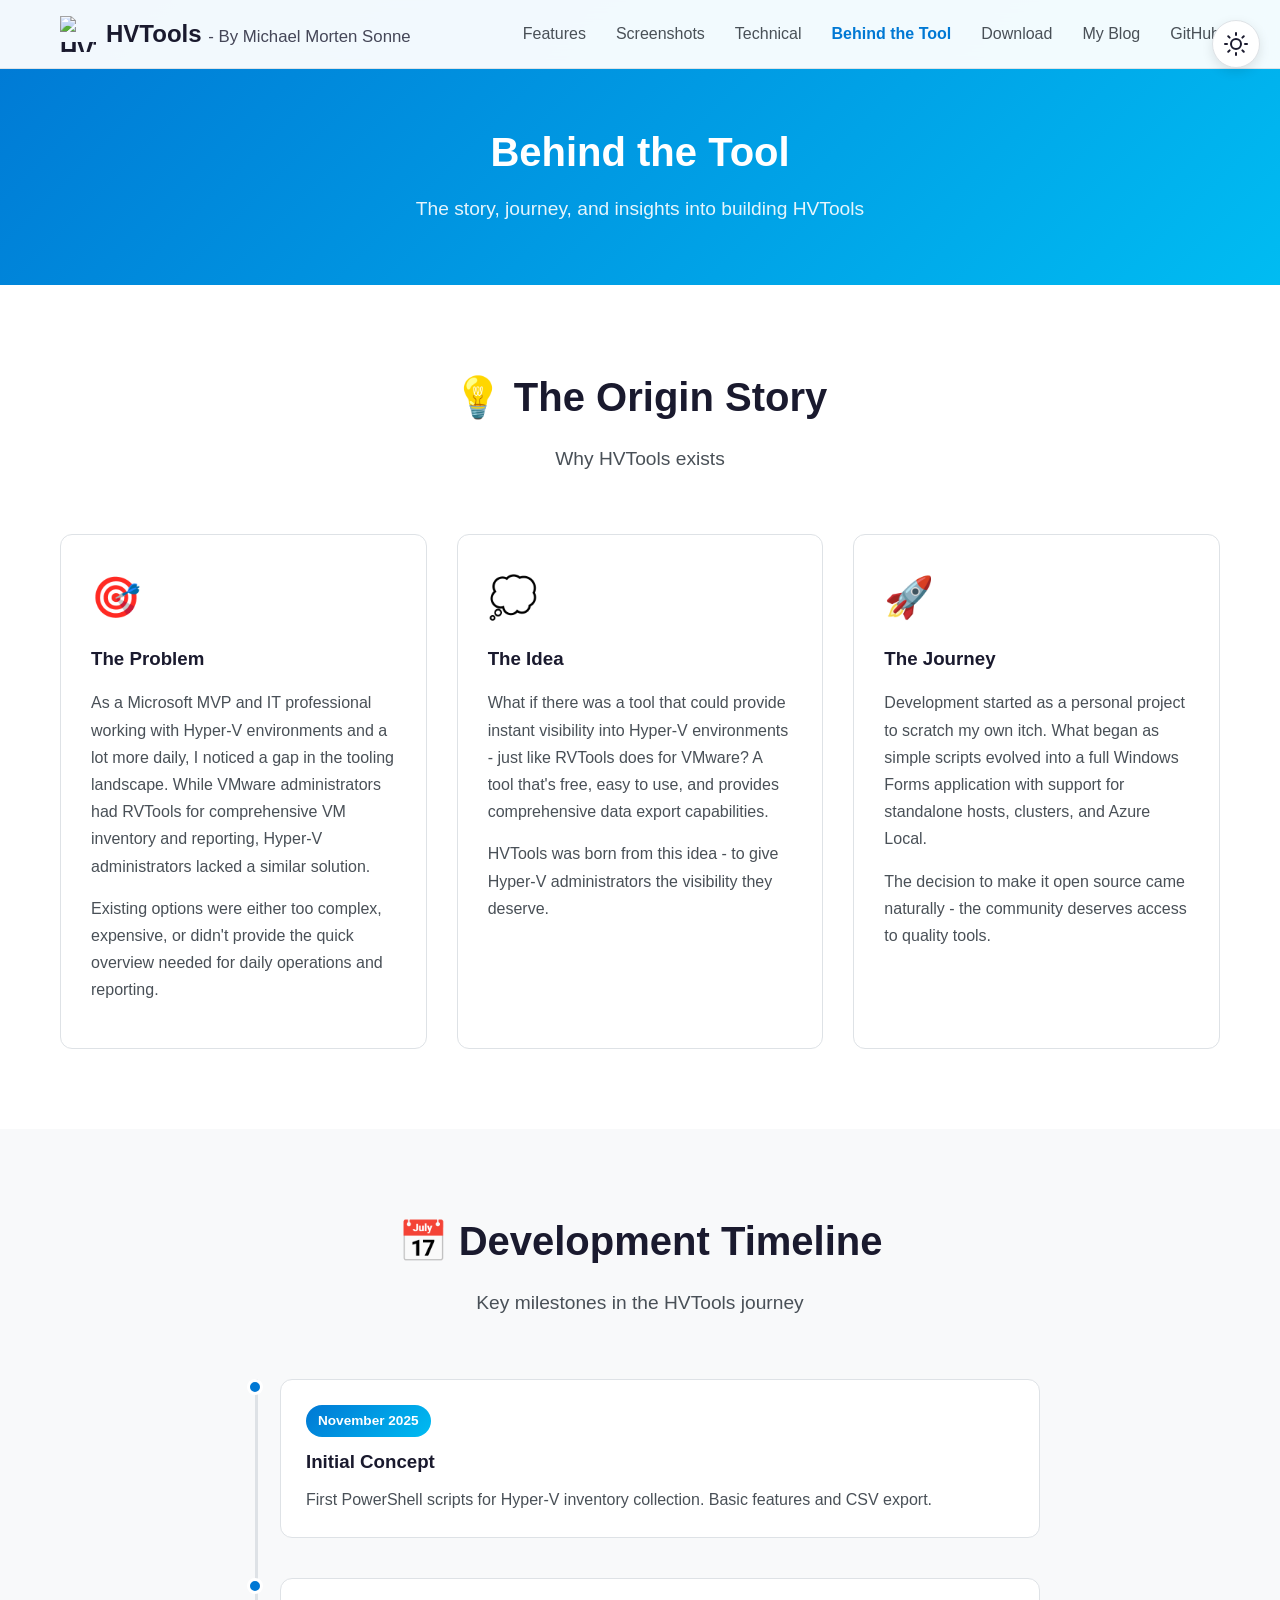
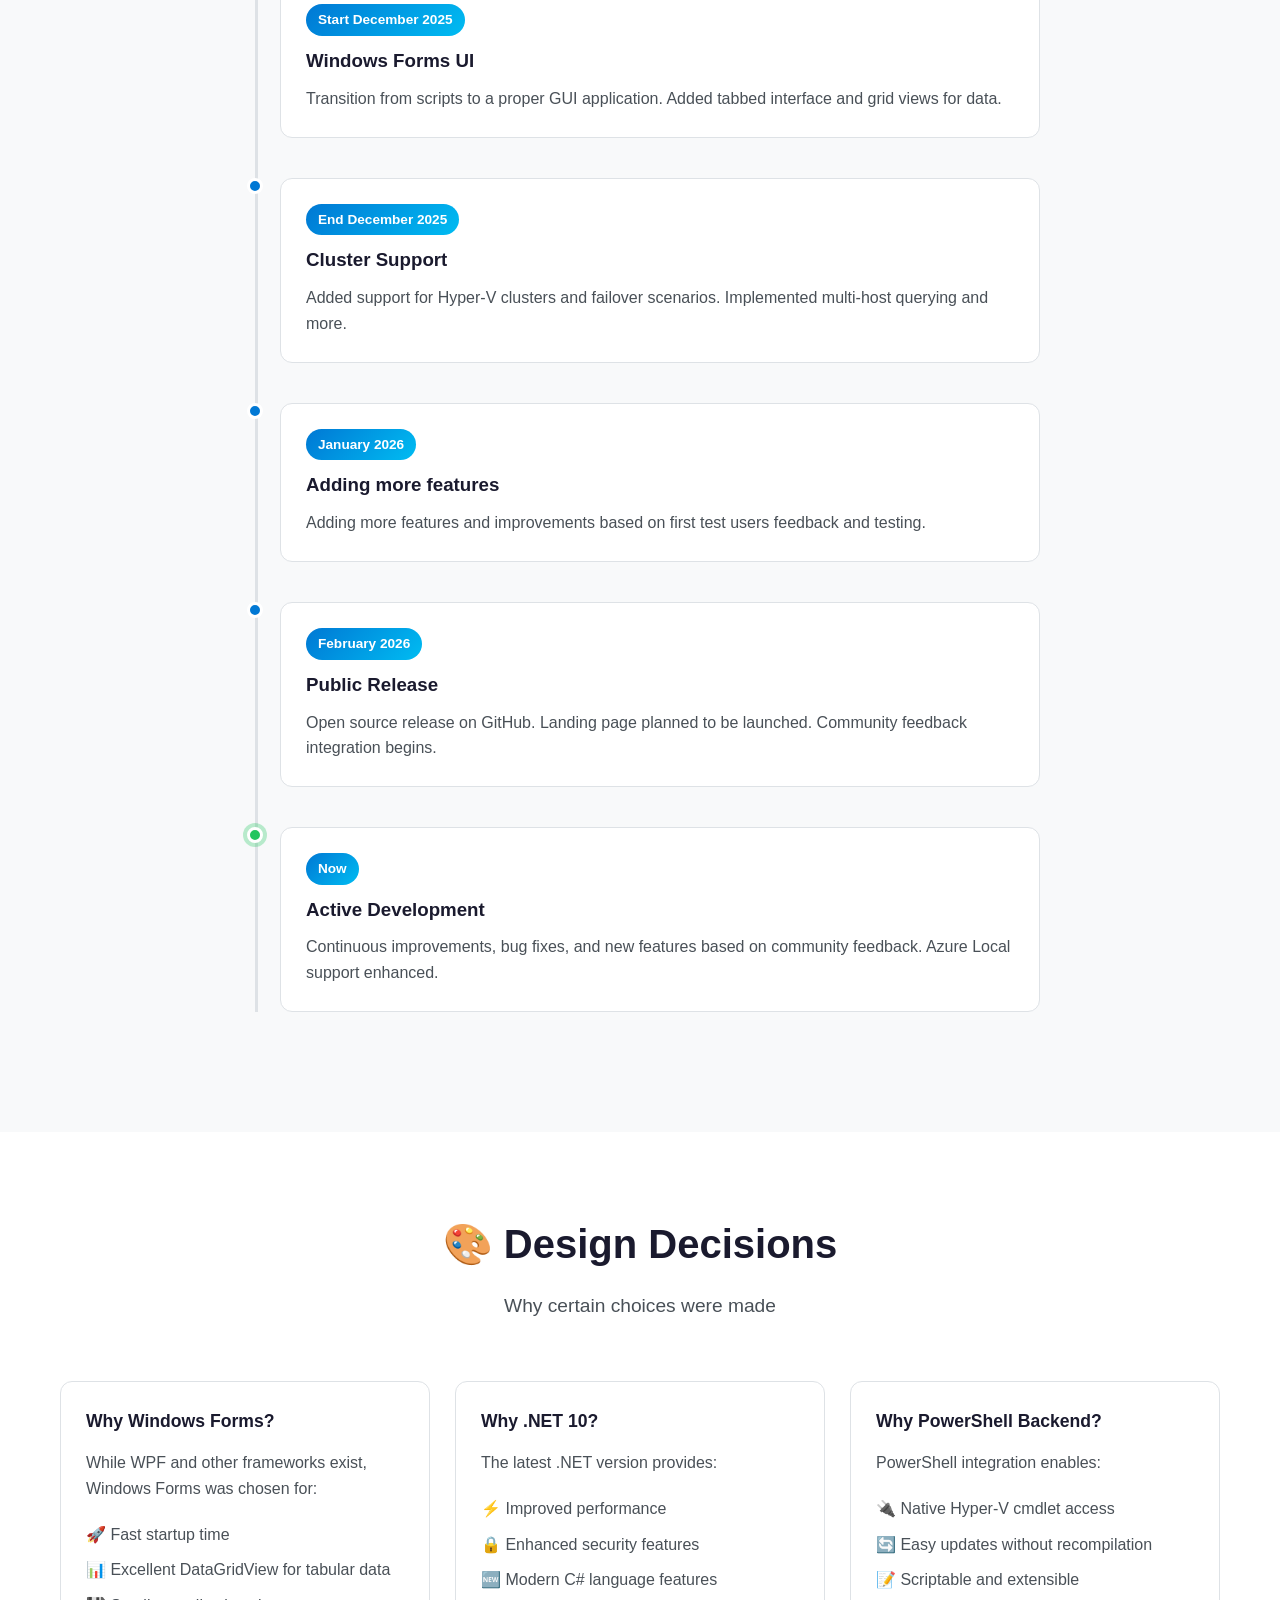
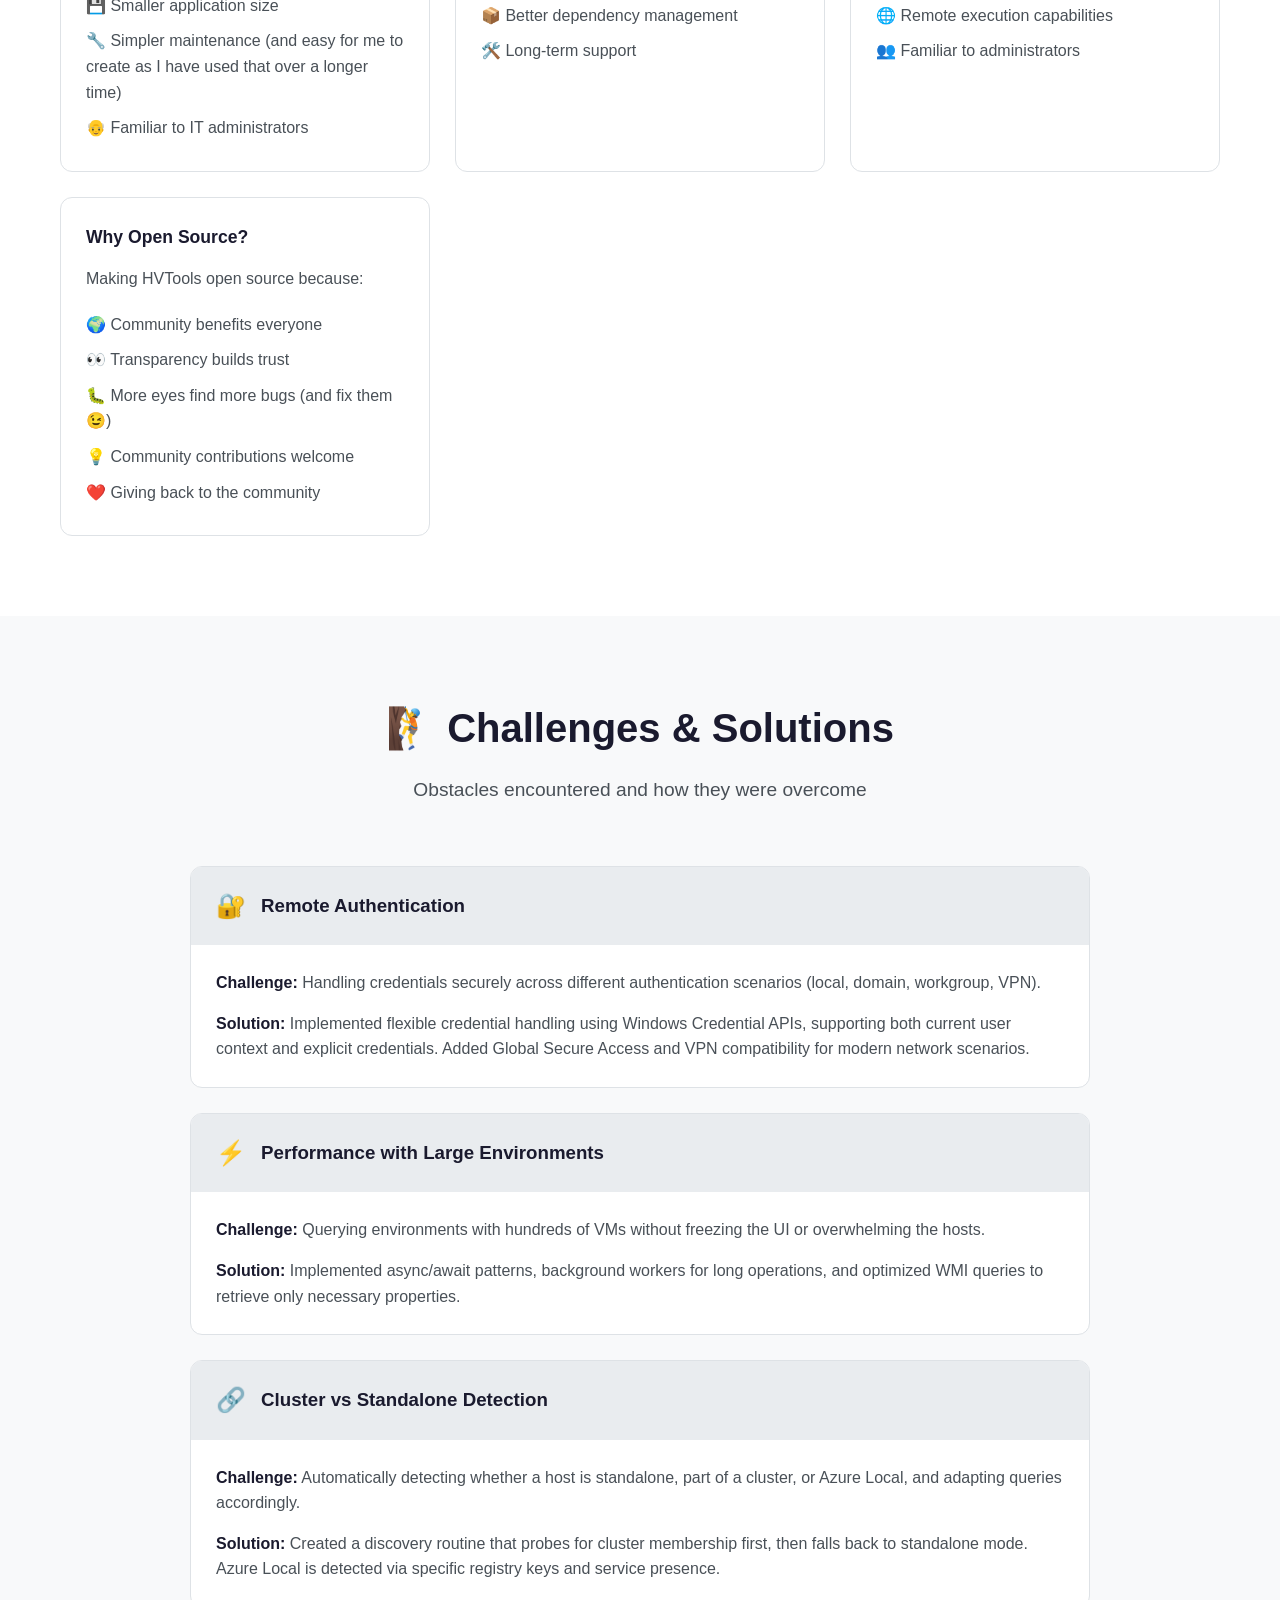
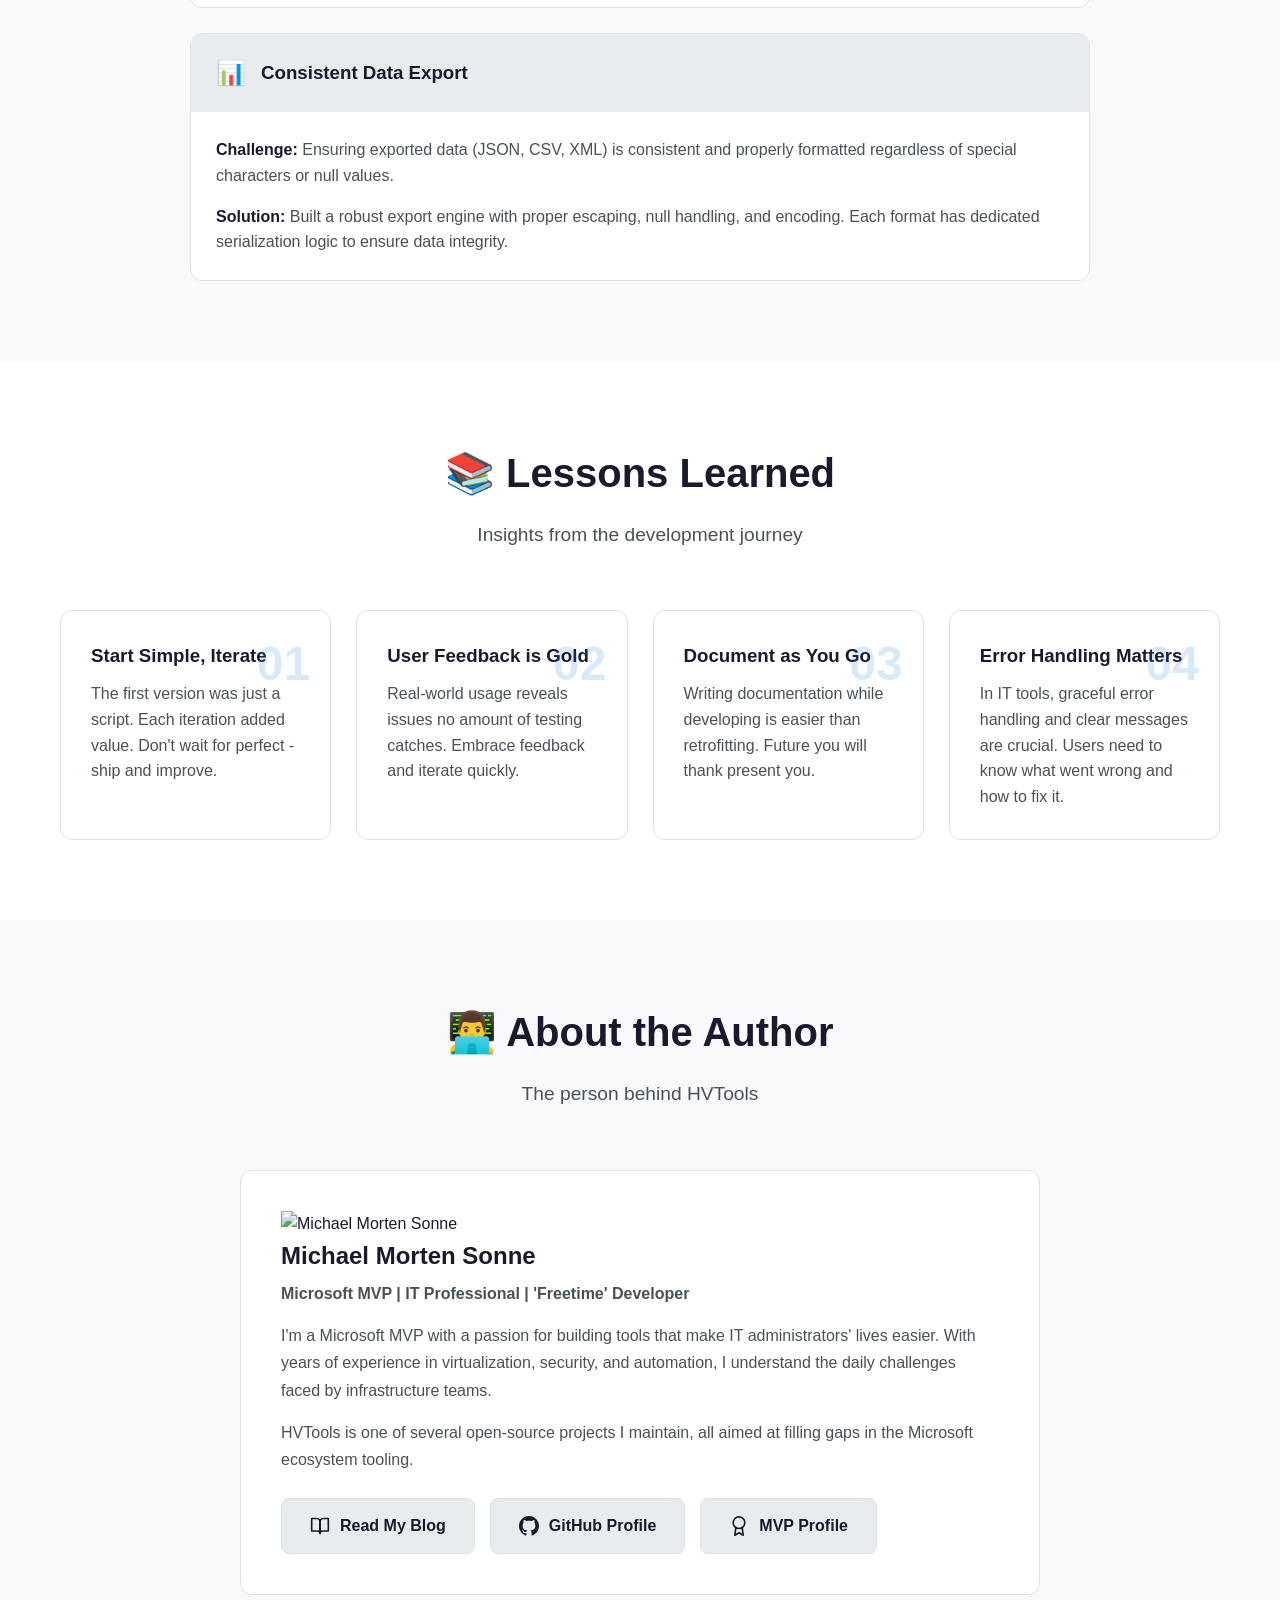
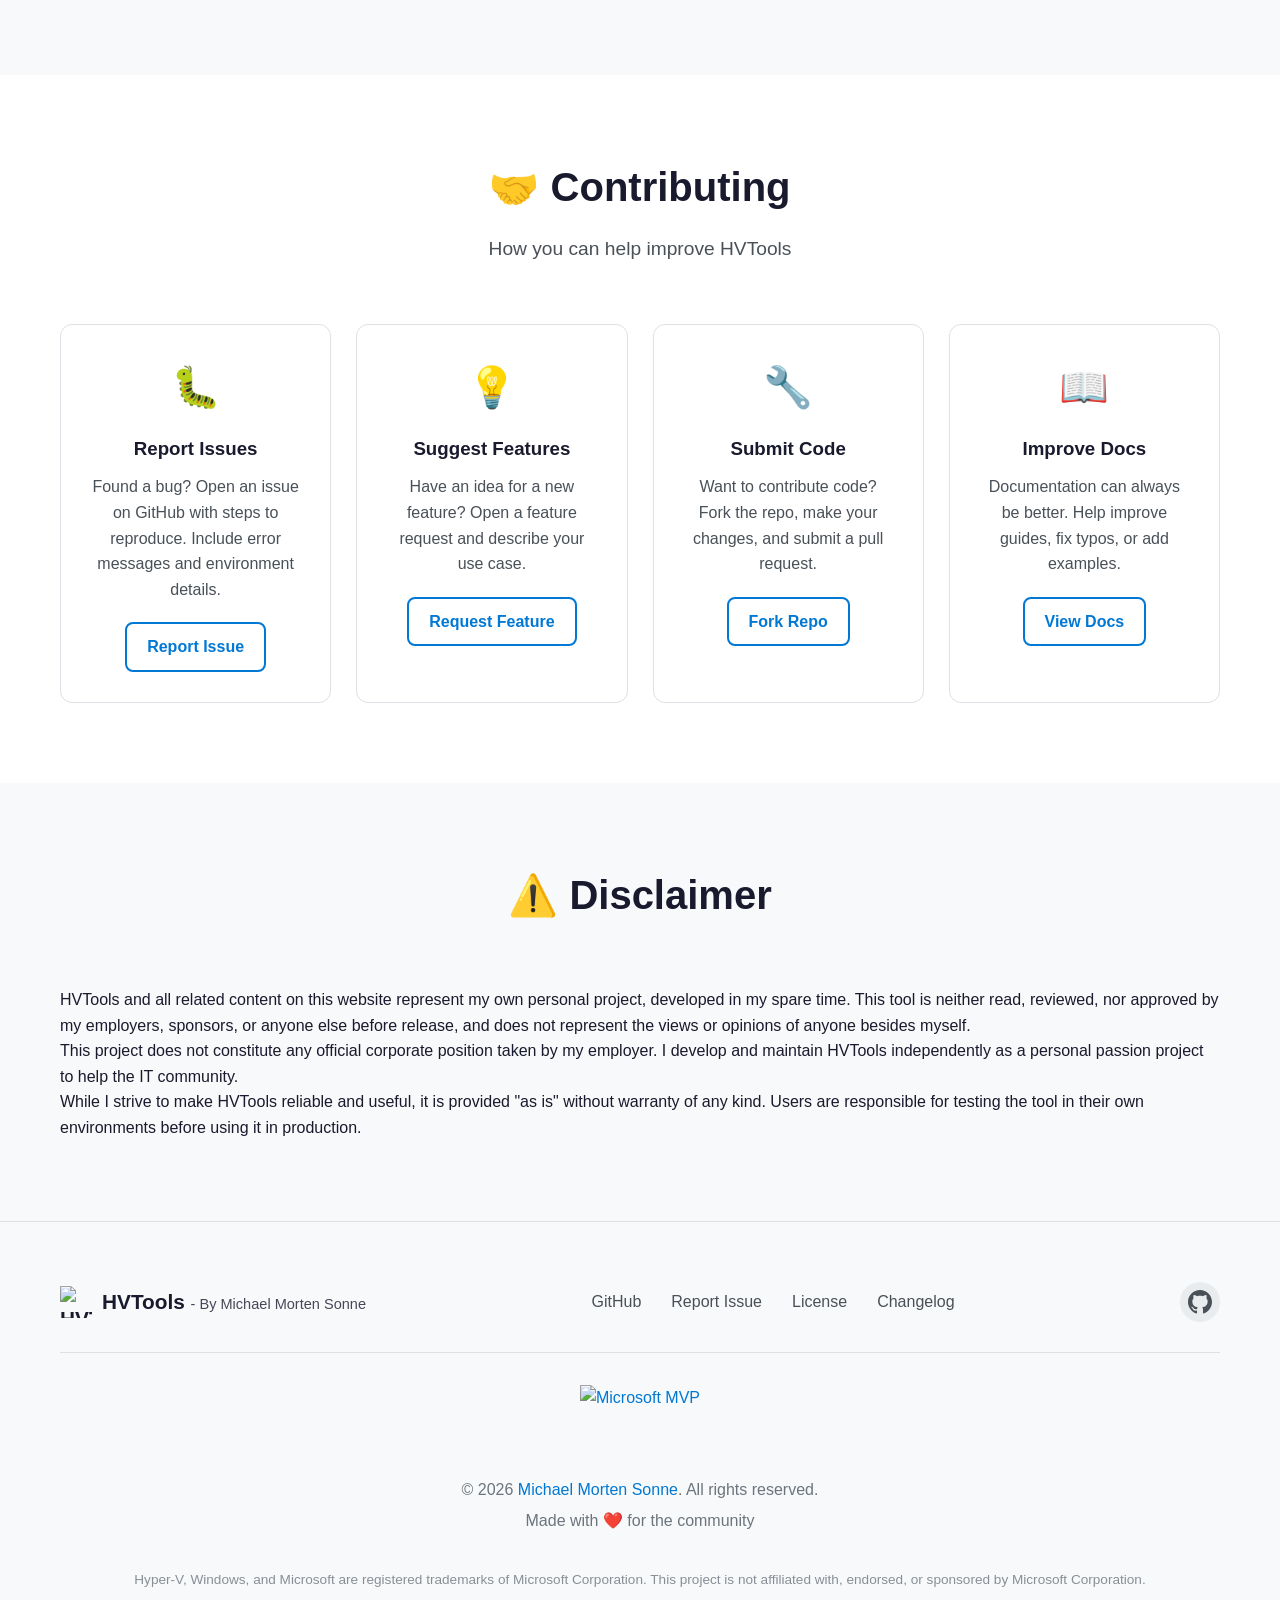
==== commit 360b8a1f: "Update timeline dates and enhance feature descriptions in "Behind the Tool" page" ====
--- a/landingpage/behind-the-tool.html
+++ b/landingpage/behind-the-tool.html
@@ -112,7 +112,7 @@
                 <div class="timeline-item">
                     <div class="timeline-marker"></div>
                     <div class="timeline-content">
-                        <span class="timeline-date">Start Dec. 2025</span>
+                        <span class="timeline-date">November 2025</span>
                         <h3>Initial Concept</h3>
                         <p>First PowerShell scripts for Hyper-V inventory collection. Basic features and CSV export.</p>
                     </div>
@@ -120,7 +120,7 @@
                 <div class="timeline-item">
                     <div class="timeline-marker"></div>
                     <div class="timeline-content">
-                        <span class="timeline-date">End Dec. 2025</span>
+                        <span class="timeline-date">Start December 2025</span>
                         <h3>Windows Forms UI</h3>
                         <p>Transition from scripts to a proper GUI application. Added tabbed interface and grid views for data.</p>
                     </div>
@@ -128,9 +128,17 @@
                 <div class="timeline-item">
                     <div class="timeline-marker"></div>
                     <div class="timeline-content">
-                        <span class="timeline-date">Start Jan. 2026</span>
+                        <span class="timeline-date">End December 2025</span>
                         <h3>Cluster Support</h3>
-                        <p>Added support for Hyper-V clusters and failover scenarios. Implemented multi-host querying.</p>
+                        <p>Added support for Hyper-V clusters and failover scenarios. Implemented multi-host querying and more.</p>
+                    </div>
+                </div>
+                <div class="timeline-item">
+                    <div class="timeline-marker"></div>
+                    <div class="timeline-content">
+                        <span class="timeline-date">January 2026</span>
+                        <h3>Adding more features</h3>
+                        <p>Adding more features and improvements based on first test users feedback and testing.</p>
                     </div>
                 </div>
                 <div class="timeline-item">
@@ -301,9 +309,12 @@
                 <p>The person behind HVTools</p>
             </div>
             <div class="author-card">
+                <div class="author-photo">
+                    <img src="assets/images/michael-morten-sonne.png" alt="Michael Morten Sonne" class="author-image">
+                </div>
                 <div class="author-info">
                     <h3>Michael Morten Sonne</h3>
-                    <p class="author-title">Microsoft MVP | IT Professional | "Freetime" Developer</p>
+                    <p class="author-title">Microsoft MVP | IT Professional | 'Freetime' Developer</p>
                     <p>I'm a Microsoft MVP with a passion for building tools that make IT administrators' lives easier. With years of experience in virtualization, security, and automation, I understand the daily challenges faced by infrastructure teams.</p>
                     <p>HVTools is one of several open-source projects I maintain, all aimed at filling gaps in the Microsoft ecosystem tooling.</p>
                     <div class="author-links">
@@ -369,6 +380,20 @@
         </div>
     </section>
 
+    <!-- Disclaimer Section -->
+    <section class="doc-section alt-bg">
+        <div class="container">
+            <div class="section-header">
+                <h2>⚠️ Disclaimer</h2>
+            </div>
+            <div class="disclaimer-card">
+                <p>HVTools and all related content on this website represent my own personal project, developed in my spare time. This tool is neither read, reviewed, nor approved by my employers, sponsors, or anyone else before release, and does not represent the views or opinions of anyone besides myself.</p>
+                <p>This project does not constitute any official corporate position taken by my employer. I develop and maintain HVTools independently as a personal passion project to help the IT community.</p>
+                <p>While I strive to make HVTools reliable and useful, it is provided "as is" without warranty of any kind. Users are responsible for testing the tool in their own environments before using it in production.</p>
+            </div>
+        </div>
+    </section>
+
     <!-- Footer -->
     <footer class="footer">
         <div class="container">
